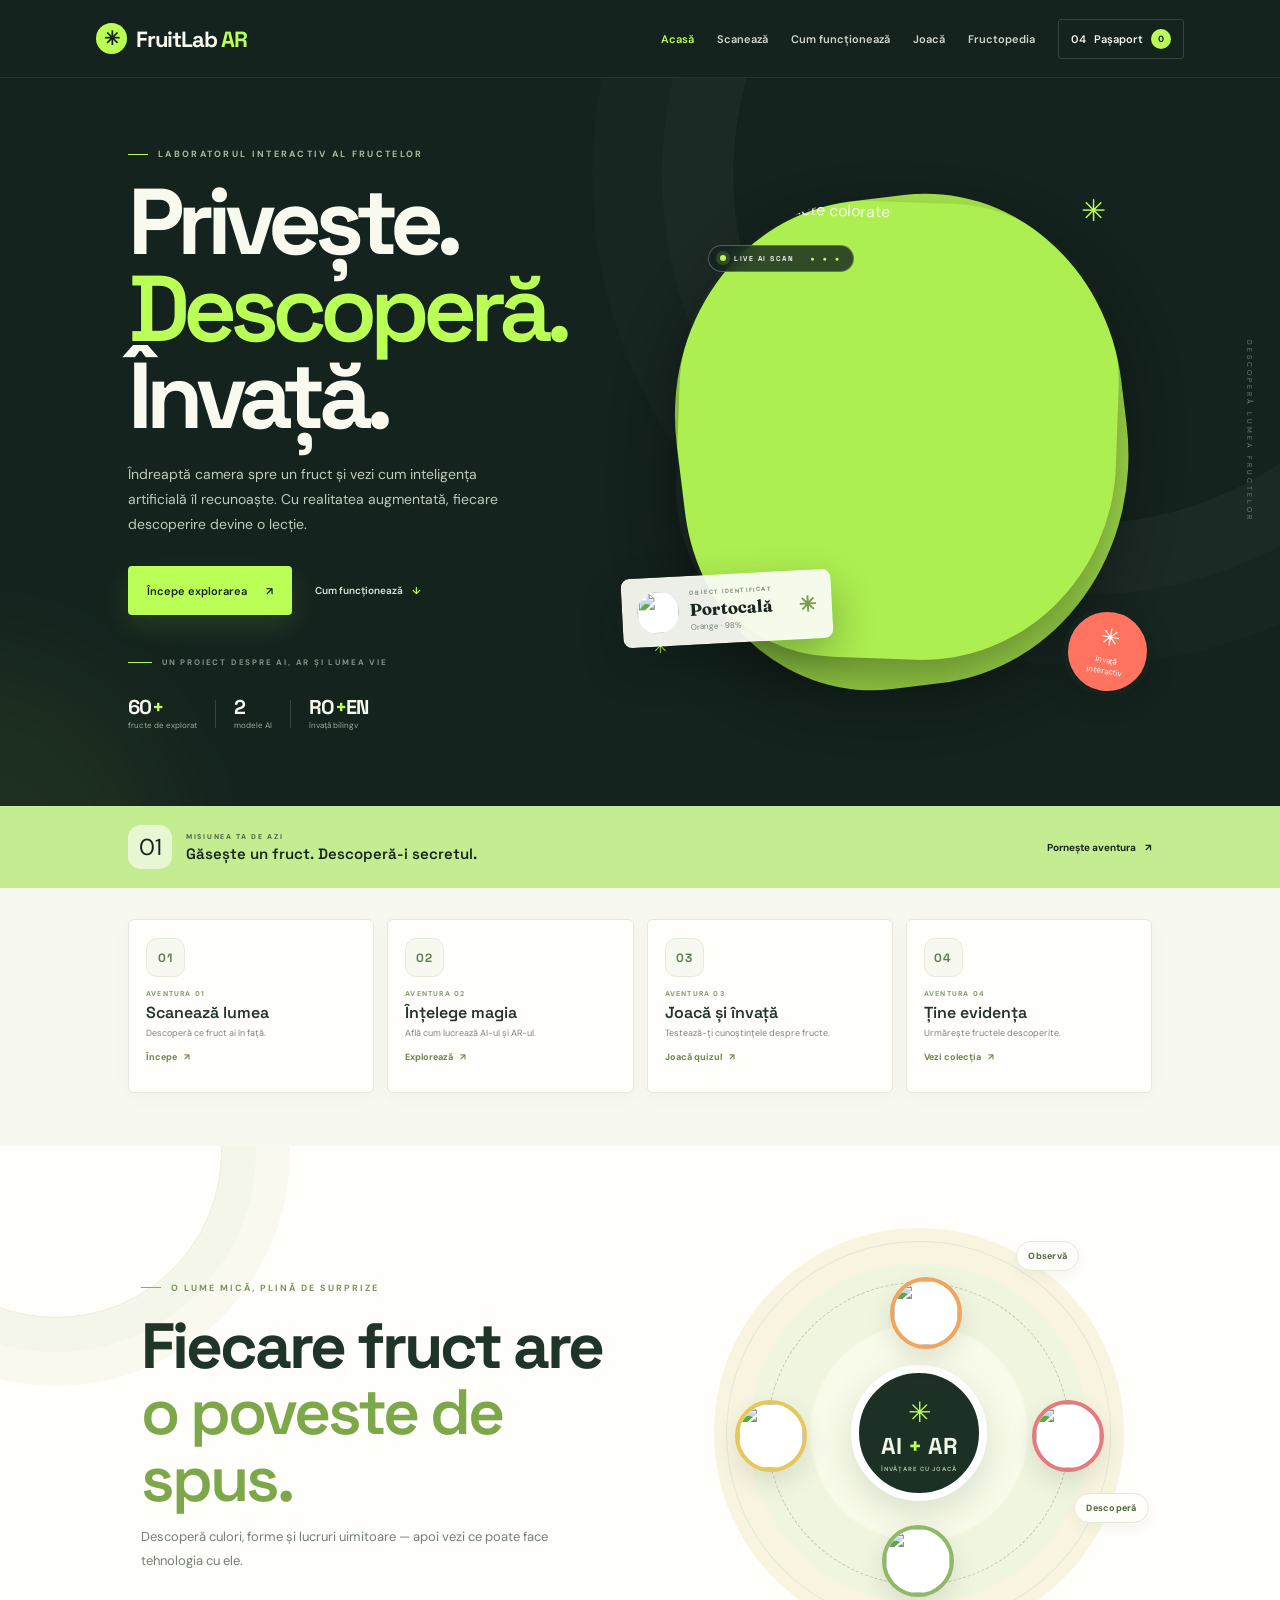
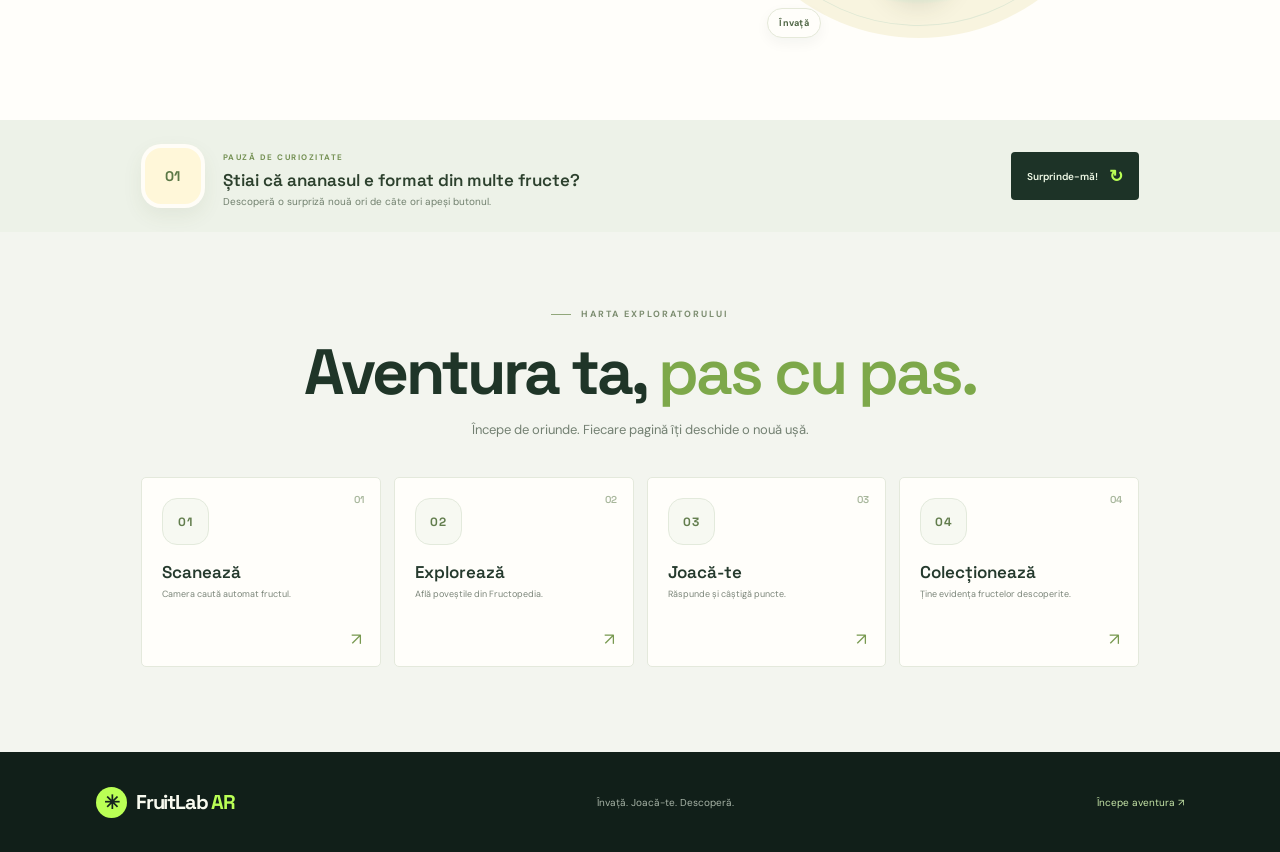
==== index.html @ 9505caf7 "Add files via upload" ====
<!doctype html>
<html lang="ro">
<head>
  <meta charset="utf-8"><meta name="viewport" content="width=device-width, initial-scale=1"><meta name="theme-color" content="#14231e">
  <meta name="description" content="FruitLab AR — o aventură educațională în care copiii descoperă fructele cu inteligență artificială și realitate augmentată.">
  <title>FruitLab AR — aventura începe aici</title>
  <link rel="preconnect" href="https://images.unsplash.com"><link rel="preconnect" href="https://fonts.googleapis.com"><link rel="preconnect" href="https://fonts.gstatic.com" crossorigin>
  <link href="https://fonts.googleapis.com/css2?family=DM+Sans:wght@400;500;600;700&family=Space+Grotesk:wght@400;500;600;700&family=Fraunces:opsz,wght@9..144,600;9..144,700&display=swap" rel="stylesheet"><link rel="stylesheet" href="styles.css"><script defer src="site.js"></script>
</head>
<body data-page="home">
  <header class="topbar"><a class="brand" href="index.html"><span class="brand-mark">✳</span><span>FruitLab<span class="brand-light"> AR</span></span></a><button class="menu-toggle" id="menu-toggle" aria-label="Deschide meniul" aria-expanded="false" aria-controls="main-menu"><span></span><span></span></button><nav class="main-nav" id="main-menu" aria-label="Navigare principală"><a data-nav="home" href="index.html">Acasă</a><a data-nav="scan" href="scan.html">Scanează</a><a data-nav="learn" href="ghid.html">Cum funcționează</a><a data-nav="play" href="joaca.html">Joacă</a><a data-nav="collection" href="fructopedia.html">Fructopedia</a><a class="passport-link" data-nav="passport" href="pasaport.html"><span>04</span> Pașaport <b class="passport-count">0</b></a></nav></header>
  <main>
    <section class="hero" aria-labelledby="hero-title"><div class="hero-copy"><p class="eyebrow"><span></span> LABORATORUL INTERACTIV AL FRUCTELOR</p><h1 id="hero-title">Privește.<br><em>Descoperă.</em><br>Învață.</h1><p class="intro">Îndreaptă camera spre un fruct și vezi cum inteligența artificială îl recunoaște. Cu realitatea augmentată, fiecare descoperire devine o lecție.</p><div class="hero-actions"><a class="primary-link" href="scan.html">Începe explorarea <span>↗</span></a><a class="text-link" href="ghid.html">Cum funcționează <span>↓</span></a></div><div class="hero-note"><span class="note-line"></span> UN PROIECT DESPRE AI, AR ȘI LUMEA VIE</div><div class="hero-stats"><div><strong>60<span>+</span></strong><small>fructe de explorat</small></div><i></i><div><strong>2</strong><small>modele AI</small></div><i></i><div><strong>RO<span>+</span>EN</strong><small>învață bilingv</small></div></div></div>
      <div class="hero-art"><div class="hero-halo"></div><img class="hero-image" src="https://images.unsplash.com/photo-1610832958506-aa56368176cf?auto=format&fit=crop&w=1100&q=88" alt="Bol plin cu fructe colorate" fetchpriority="high"><div class="hero-scan"><span class="scan-live-dot"></span> LIVE AI SCAN <span>● ● ●</span></div><div class="hero-ar-card"><span class="mini-fruit"><img src="https://images.unsplash.com/photo-1547514701-42782101795e?auto=format&fit=crop&w=160&h=160&q=80" alt="" loading="lazy"></span><span><small>OBIECT IDENTIFICAT</small><strong>Portocală</strong><i>Orange · 98%</i></span><b>✳</b></div><div class="fresh-stamp"><span>✳</span><small>învață<br>interactiv</small></div><span class="art-spark spark-one">✳</span><span class="art-spark spark-two">✳</span></div><div class="vertical-label">DESCOPERĂ LUMEA FRUCTELOR</div>
    </section>
    <section class="home-quest"><div class="quest-icon">01</div><div><small>MISIUNEA TA DE AZI</small><strong>Găsește un fruct. Descoperă-i secretul.</strong></div><a href="scan.html">Pornește aventura <span>↗</span></a></section>
    <section class="home-shortcuts" aria-label="Alege aventura"><article><span>01</span><small>AVENTURA 01</small><strong>Scanează lumea</strong><p>Descoperă ce fruct ai în față.</p><a href="scan.html">Începe <b>↗</b></a></article><article><span>02</span><small>AVENTURA 02</small><strong>Înțelege magia</strong><p>Află cum lucrează AI-ul și AR-ul.</p><a href="ghid.html">Explorează <b>↗</b></a></article><article><span>03</span><small>AVENTURA 03</small><strong>Joacă și învață</strong><p>Testează-ți cunoștințele despre fructe.</p><a href="joaca.html">Joacă quizul <b>↗</b></a></article><article><span>04</span><small>AVENTURA 04</small><strong>Ține evidența</strong><p>Urmărește fructele descoperite.</p><a href="pasaport.html">Vezi colecția <b>↗</b></a></article></section>
    <section class="home-discovery" aria-labelledby="discovery-title"><div class="discovery-heading"><p class="eyebrow"><span></span> O LUME MICĂ, PLINĂ DE SURPRIZE</p><h2 id="discovery-title">Fiecare fruct are<br><em>o poveste de spus.</em></h2><p>Descoperă culori, forme și lucruri uimitoare — apoi vezi ce poate face tehnologia cu ele.</p></div><div class="discovery-board"><div class="discovery-orbit orbit-a"></div><div class="discovery-orbit orbit-b"></div><span class="discovery-fruit fruit-one"><img src="https://images.unsplash.com/photo-1547514701-42782101795e?auto=format&fit=crop&w=160&h=160&q=80" alt="" loading="lazy"></span><span class="discovery-fruit fruit-two"><img src="https://images.unsplash.com/photo-1464965911861-746a04b4bca6?auto=format&fit=crop&w=160&h=160&q=80" alt="" loading="lazy"></span><span class="discovery-fruit fruit-three"><img src="https://images.unsplash.com/photo-1585059895524-72359e06133a?auto=format&fit=crop&w=160&h=160&q=80" alt="" loading="lazy"></span><span class="discovery-fruit fruit-four"><img src="https://images.unsplash.com/photo-1571771894821-ce9b6c11b08e?auto=format&fit=crop&w=160&h=160&q=80" alt="" loading="lazy"></span><div class="discovery-center"><span>✳</span><strong>AI <i>+</i> AR</strong><small>ÎNVĂȚARE CU JOACĂ</small></div><div class="discovery-label label-top">Observă</div><div class="discovery-label label-right">Descoperă</div><div class="discovery-label label-bottom">Învață</div></div></section>
    <section class="fruit-of-day" aria-label="Surpriza zilei"><div class="day-icon" id="day-fruit-emoji">01</div><div class="day-copy"><small>PAUZĂ DE CURIOZITATE</small><strong id="day-fruit-title">Știai că ananasul e format din multe fructe?</strong><p id="day-fruit-fact">Descoperă o surpriză nouă ori de câte ori apeși butonul.</p></div><button type="button" id="fruit-surprise">Surprinde-mă! <span>↻</span></button></section>
    <section class="home-path" aria-labelledby="path-title"><div class="path-heading"><p class="eyebrow"><span></span> HARTA EXPLORATORULUI</p><h2 id="path-title">Aventura ta, <em>pas cu pas.</em></h2><p>Începe de oriunde. Fiecare pagină îți deschide o nouă ușă.</p></div><div class="path-steps"><a href="scan.html"><b>01</b><span>01</span><strong>Scanează</strong><small>Camera caută automat fructul.</small><i>↗</i></a><a href="fructopedia.html"><b>02</b><span>02</span><strong>Explorează</strong><small>Află poveștile din Fructopedia.</small><i>↗</i></a><a href="joaca.html"><b>03</b><span>03</span><strong>Joacă-te</strong><small>Răspunde și câștigă puncte.</small><i>↗</i></a><a href="pasaport.html"><b>04</b><span>04</span><strong>Colecționează</strong><small>Ține evidența fructelor descoperite.</small><i>↗</i></a></div></section>
  </main>
  <footer class="footer"><a class="brand" href="index.html"><span class="brand-mark">✳</span><span>FruitLab<span class="brand-light"> AR</span></span></a><p>Învață. Joacă-te. Descoperă.</p><a href="scan.html" class="back-top">Începe aventura ↗</a></footer>
</body></html>
---- styles.css ----
:root{--ink:#253a2d;--muted:#7a8278;--cream:#f7f7f1;--green:#567849;--line:#e6e8df;--serif:'Playfair Display',Georgia,serif;--sans:'DM Sans',Arial,sans-serif}*{box-sizing:border-box}html{scroll-behavior:smooth}body{margin:0;background:var(--cream);color:var(--ink);font-family:var(--sans);-webkit-font-smoothing:antialiased}.topbar{height:80px;padding:0 8.1%;display:flex;align-items:center;justify-content:space-between;border-bottom:1px solid rgba(37,58,45,.08)}.brand{display:inline-flex;gap:9px;align-items:center;color:var(--ink);text-decoration:none;font-weight:700;font-size:23px;letter-spacing:-1.4px}.brand-mark{display:grid;place-items:center;width:28px;height:28px;background:#e8eddc;border-radius:50%;color:#78924b;font-size:19px}.brand-light{color:#8aab5b}.nav-link{font-size:12px;font-weight:600;color:var(--ink);text-decoration:none}.nav-link span{margin-left:8px;color:#81a25d}.hero{position:relative;min-height:592px;padding:72px 12.4% 54px 14%;display:grid;grid-template-columns:1fr 1fr;align-items:center;overflow:hidden}.hero-copy{position:relative;z-index:1;padding-bottom:5px}.eyebrow{display:flex;align-items:center;gap:10px;margin:0 0 19px;color:#7c8d70;font-size:9px;font-weight:700;letter-spacing:2px}.eyebrow span{width:20px;height:1px;background:#91a77b}h1,h2{font-family:var(--serif);font-weight:600;letter-spacing:-1.7px}h1{font-size:clamp(52px,6.3vw,78px);line-height:1.03;margin:0 0 22px}h1 em,h2 em{font-weight:600;color:#78945b}.intro{max-width:320px;color:#777f75;font-size:13px;line-height:1.9;margin:0 0 27px}.primary-link{display:inline-flex;align-items:center;gap:19px;background:#4f7047;padding:14px 19px;color:#fff;text-decoration:none;border-radius:3px;font-size:11px;font-weight:600;box-shadow:0 8px 18px #3855361a;transition:transform .2s,background .2s}.primary-link:hover{background:#3e5d37;transform:translateY(-2px)}.hero-note{display:flex;align-items:center;gap:10px;margin-top:44px;font-size:8px;font-weight:700;letter-spacing:1.8px;color:#9a9d8f}.note-line{width:28px;height:1px;background:#b8c1aa}.hero-art{position:relative;width:min(100%,420px);aspect-ratio:1/1;justify-self:end}.hero-halo{position:absolute;inset:6% 1% 1% 8%;background:#e9eddf;border-radius:50% 46% 48% 43%;transform:rotate(-10deg)}.hero-image{position:absolute;width:90%;height:90%;left:2%;top:0;object-fit:cover;border-radius:48% 48% 43% 48%;transform:rotate(4deg);box-shadow:0 22px 60px #29433221}.fresh-stamp{position:absolute;right:-4%;bottom:10%;height:99px;width:99px;border-radius:50%;display:flex;flex-direction:column;align-items:center;justify-content:center;background:#fffef8;border:1px solid #e7eadf;box-shadow:0 7px 25px #253a2d10;transform:rotate(9deg);color:#658050}.fresh-stamp span{font-family:var(--serif);font-size:24px;line-height:1}.fresh-stamp small{text-align:center;font-size:8px;line-height:1.35;margin-top:5px;color:#858a7e}.art-spark{position:absolute;color:#a5b783}.spark-one{top:4%;right:5%;font-size:24px}.spark-two{bottom:0;left:7%;font-size:17px}.vertical-label{position:absolute;right:4%;top:42%;writing-mode:vertical-rl;letter-spacing:3px;font-size:8px;color:#a1a796}.collection{padding:45px 10.5% 92px;background:#fffefa}.section-heading{display:flex;align-items:end;justify-content:space-between}.section-heading .eyebrow{margin-bottom:13px}h2{font-size:43px;margin:0}.section-description{font-size:11px;line-height:1.8;color:#8b9086;margin:0 1px 6px 0}.filters{display:flex;gap:9px;margin:29px 0 27px}.filter{border:1px solid #e7e9e2;border-radius:20px;background:transparent;padding:9px 15px;color:#767e72;font:500 10px var(--sans);cursor:pointer;transition:all .2s}.filter:hover{border-color:#a7b69a;color:var(--green)}.filter.active{background:#4f7047;border-color:#4f7047;color:white}.filter span{font-size:8px;margin-left:6px;opacity:.75}.fruit-grid{display:grid;grid-template-columns:repeat(3,1fr);gap:35px 23px}.fruit-card{min-width:0;animation:appear .3s ease both}.fruit-card[hidden]{display:none}.fruit-photo{position:relative;height:216px;overflow:hidden;background:#edf0e7;border-radius:4px}.fruit-photo img{width:100%;height:100%;object-fit:cover;display:block;transition:transform .5s}.fruit-card:hover .fruit-photo img{transform:scale(1.045)}.fruit-index{position:absolute;top:12px;left:13px;border-radius:20px;background:#fffefaeb;color:#637358;padding:5px 9px;font-size:8px;font-weight:700;letter-spacing:1px}.fruit-info{display:flex;justify-content:space-between;align-items:center;padding:14px 1px 0}.fruit-info h3{font-family:var(--serif);font-size:20px;font-weight:600;margin:0 0 5px}.fruit-info p{margin:0;color:#91948b;font-size:10px}.fruit-arrow{width:26px;height:26px;display:grid;place-items:center;border:1px solid #e6e8df;color:#7d936c;border-radius:50%;font-size:12px;transition:all .2s}.fruit-card:hover .fruit-arrow{background:#4f7047;border-color:#4f7047;color:white}.no-results{color:var(--muted);font-size:13px}.footer{min-height:100px;padding:25px 8.1%;display:flex;align-items:center;justify-content:space-between}.footer .brand{font-size:20px}.footer p,.back-top{font-size:10px;color:#888f83}.back-top{text-decoration:none}@keyframes appear{from{opacity:0;transform:translateY(6px)}to{opacity:1;transform:translateY(0)}}@media(min-width:1400px){.hero{padding-left:17%;padding-right:15%;min-height:650px}.collection{padding-left:14%;padding-right:14%}.fruit-photo{height:245px}}@media(max-width:850px){.hero{padding:60px 9%;min-height:530px}.hero-art{width:100%}.vertical-label{right:2%}.collection{padding-left:7%;padding-right:7%}.fruit-photo{height:180px}}@media(max-width:620px){.topbar{height:66px;padding:0 6%}.brand{font-size:21px}.nav-link{font-size:10px}.hero{padding:46px 8% 55px;grid-template-columns:1fr;gap:26px;min-height:0}.hero-copy{padding:0}.eyebrow{font-size:8px}.hero h1{font-size:58px}.intro{font-size:12px}.hero-note{margin-top:27px}.hero-art{width:min(82%,350px);justify-self:center}.vertical-label{right:5%;top:auto;bottom:18%;font-size:7px}.collection{padding:50px 7% 68px}.section-heading{align-items:start;gap:15px;flex-direction:column}h2{font-size:36px}.section-description br{display:none}.filters{gap:7px;overflow-x:auto;padding-bottom:4px;margin:23px 0}.filter{white-space:nowrap;padding:8px 12px}.fruit-grid{grid-template-columns:repeat(2,minmax(0,1fr));gap:27px 13px}.fruit-photo{height:clamp(135px,43vw,220px)}.fruit-info{padding-top:11px;align-items:start}.fruit-info h3{font-size:18px}.fruit-info p{font-size:9px;line-height:1.5;max-width:145px}.fruit-arrow{width:23px;height:23px;flex:0 0 23px}.footer{padding:22px 6%;flex-wrap:wrap;gap:12px}.footer p{order:3;width:100%;margin:0}.footer .brand{font-size:19px}}@media(prefers-reduced-motion:reduce){html{scroll-behavior:auto}*,*::before,*::after{animation-duration:.01ms!important;animation-iteration-count:1!important;transition-duration:.01ms!important}}
/* Camera, bilingual identification, and camera-view AR overlay */
.recognizer{padding:76px max(8%,calc((100% - 1080px)/2)) 68px;background:#f0f3e9}.recognizer-heading{max-width:590px;margin:0 auto 34px;text-align:center}.recognizer-heading .eyebrow{justify-content:center}.recognizer-heading h2{font-size:clamp(36px,5vw,48px)}.recognizer-heading>p:last-child{max-width:470px;margin:13px auto 0;color:#798276;font-size:12px;line-height:1.8}.recognizer-layout{display:grid;grid-template-columns:minmax(0,1.25fr) minmax(260px,.75fr);gap:23px;align-items:stretch}.camera-card,.result-card{background:#fffefa;border:1px solid #e6e9df;border-radius:7px;box-shadow:0 12px 35px #34442b0b}.camera-card{padding:15px}.camera-window{height:330px;position:relative;overflow:hidden;display:grid;place-items:center;background:#e8ecdf;border-radius:4px}.camera-window video,.camera-window>img{position:absolute;width:100%;height:100%;object-fit:cover;inset:0}.camera-placeholder[hidden]{display:none}.camera-placeholder{display:flex;align-items:center;justify-content:center;flex-direction:column;gap:9px;color:#64765b;text-align:center}.camera-placeholder strong{font:600 17px var(--serif)}.camera-placeholder small{font-size:10px;color:#8c9385}.camera-icon{font-size:35px;color:#8da276}.scan-frame{position:absolute;inset:13% 27%;border:1px solid #ffffffb5;border-radius:24px;pointer-events:none;opacity:.85}.scan-frame:before,.scan-frame:after,.scan-frame i:before,.scan-frame i:after{position:absolute;content:"";width:17px;height:17px;border-color:#fff;border-style:solid}.scan-frame:before{left:-1px;top:-1px;border-width:2px 0 0 2px;border-radius:5px 0}.scan-frame:after{right:-1px;top:-1px;border-width:2px 2px 0 0;border-radius:0 5px}.scan-frame i:before{left:-1px;bottom:-1px;border-width:0 0 2px 2px;border-radius:0 0 0 5px}.scan-frame i:after{right:-1px;bottom:-1px;border-width:0 2px 2px 0;border-radius:0 0 5px}.ar-label[hidden]{display:none}.ar-label{position:absolute;z-index:2;left:50%;top:50%;transform:translate(-50%,-50%);min-width:155px;display:flex;align-items:center;flex-direction:column;padding:12px 20px 13px;border:1px solid #ffffffa8;border-radius:9px;background:#253a2dd9;color:white;text-align:center;box-shadow:0 8px 25px #17281f55;backdrop-filter:blur(8px);animation:ar-pop .35s ease-out}.ar-label-kicker{font-size:8px;letter-spacing:1.8px;color:#d5e2c7}.ar-label>small{margin-top:5px;font-size:7px;letter-spacing:1.3px;color:#d5e2c7}.ar-label strong{font:600 23px var(--serif);margin:1px 0}.ar-label>span:last-child{font-size:11px;color:#e1ead9}.camera-actions{display:flex;flex-wrap:wrap;gap:9px;margin-top:13px}.action-button{min-height:40px;display:inline-flex;align-items:center;justify-content:center;gap:8px;padding:0 14px;border:1px solid #e2e6db;border-radius:4px;font:600 10px var(--sans);cursor:pointer;transition:all .2s}.action-main,.action-capture{background:#4f7047;color:white;border-color:#4f7047}.action-main:hover,.action-capture:hover{background:#3e5d37}.action-secondary{background:#fffefa;color:#56684c}.action-secondary:hover{border-color:#a7b69a;background:#f7f8f3}.action-button[hidden]{display:none}.camera-hint{font-size:9px;color:#92988d;margin:11px 1px 0;min-height:13px}.result-card{position:relative;padding:25px 24px;overflow:hidden}.result-decoration{position:absolute;right:18px;top:8px;font-size:33px;color:#dfe8d3}.result-label{position:relative;margin:0 0 17px;color:#8a987d;font-size:8px;font-weight:700;letter-spacing:2px}.result-content{position:relative}.result-emoji{display:block;font-size:36px;margin-bottom:8px}.result-content h3{font:600 24px var(--serif);margin:0 0 7px;color:var(--ink)}.result-content>p{margin:0;color:#81887c;font-size:10px;line-height:1.8}.result-content>p strong{color:#526847}.confidence{display:grid;grid-template-columns:1fr auto;gap:6px;margin-top:17px;color:#899083;font-size:9px}.confidence strong{color:#5f7a4f}.confidence i{grid-column:1/-1;display:block;height:4px;background:#e9eee2;border-radius:4px;overflow:hidden}.confidence i b{display:block;height:100%;background:#85a36a;border-radius:4px}.result-facts{position:relative;display:grid;gap:13px;margin-top:18px;padding-top:15px;border-top:1px solid #edf0e9}.result-facts[hidden]{display:none}.fact-item{display:grid;grid-template-columns:20px 1fr;gap:8px;align-items:start}.fact-item>span{font-size:14px}.fact-item p{margin:0;color:#777f73;font-size:9px;line-height:1.6}.fact-item p strong{display:block;color:#4d6244;font-size:9px;margin-bottom:2px}.recognizer-note{margin:18px 0 0;text-align:center;color:#899184;font-size:9px;line-height:1.7}@keyframes ar-pop{from{opacity:0;transform:translate(-50%,-45%) scale(.94)}to{opacity:1;transform:translate(-50%,-50%) scale(1)}}@media(max-width:760px){.recognizer{padding:57px 7%}.recognizer-layout{grid-template-columns:1fr}.camera-window{height:clamp(230px,64vw,370px)}.result-card{padding:22px}.result-facts{grid-template-columns:1fr 1fr}.camera-actions{gap:7px}.action-button{font-size:9px;padding:0 11px}}@media(prefers-reduced-motion:reduce){.ar-label{animation:none}}

/* FruitLab AI + image-anchored AR details */
.camera-window>img#preview-image{object-fit:contain;background:#202820}.ar-box[hidden]{display:none}.ar-box{position:absolute;z-index:1;pointer-events:none;border:2px solid #b6f478;border-radius:18px;box-shadow:0 0 0 9999px #101b1020,0 0 22px #c1fa8180;animation:fruit-pulse 1.8s ease-in-out infinite}.ar-box:before,.ar-box:after{content:"";position:absolute;background:#d7ffab;box-shadow:0 0 12px #c1fa81}.ar-box:before{width:28px;height:2px;top:-2px;left:14px}.ar-box:after{width:2px;height:28px;top:14px;left:-2px}.ar-label{top:0;transform:translate(-50%,-110%);white-space:nowrap}.ar-label[hidden]{display:none}.ar-label[style]{animation:ar-pop .35s ease-out}.camera-window{isolation:isolate}.camera-window video{object-fit:cover}.action-button:disabled{opacity:.65;cursor:wait}.confidence{display:grid;grid-template-columns:1fr auto;gap:6px;margin-top:13px;color:#899083;font-size:9px}.confidence strong{color:#5f7a4f}.confidence i{grid-column:1/-1;display:block;height:4px;background:#e9eee2;border-radius:4px;overflow:hidden}.confidence i b{display:block;height:100%;background:#85a36a;border-radius:4px}.result-facts{grid-template-columns:1fr!important}.nutrition-loading{font-size:9px;color:#899083;padding-top:10px;border-top:1px solid #edf0e9}.nutrition-card{padding-top:12px;border-top:1px solid #edf0e9}.nutrition-heading{display:flex;align-items:center;gap:9px}.nutrition-heading>span{font-size:20px}.nutrition-heading strong,.nutrition-heading small{display:block}.nutrition-heading strong{font-size:10px;color:#4d6244}.nutrition-heading small{margin-top:3px;max-width:220px;overflow:hidden;text-overflow:ellipsis;white-space:nowrap;font-size:8px;color:#92988d}.nutrition-card ul{display:grid;grid-template-columns:1fr 1fr;gap:7px 12px;margin:12px 0 0;padding:0;list-style:none}.nutrition-card li{display:flex;justify-content:space-between;gap:7px;font-size:8px;color:#81887c}.nutrition-card li strong{color:#526847;white-space:nowrap}@keyframes fruit-pulse{0%,100%{box-shadow:0 0 0 9999px #101b1020,0 0 15px #c1fa8170}50%{box-shadow:0 0 0 9999px #101b1035,0 0 24px #c1fa81b0}}@keyframes ar-pop{from{opacity:0;transform:translate(-50%,-100%) scale(.94)}to{opacity:1;transform:translate(-50%,-110%) scale(1)}}@media(prefers-reduced-motion:reduce){.ar-box,.ar-label{animation:none}}

/* Live FruitLab AR reticle */
.camera-window.is-scanning .scan-frame{border-color:#ffffff65;animation:guide-breathe 2.2s ease-in-out infinite}.camera-window.has-result .scan-frame{opacity:.12}.ar-box{border:0!important;box-shadow:none!important;background:linear-gradient(135deg,#b9ff6330,#85f4c41a);border-radius:18px;pointer-events:none;transition:left .12s ease-out,top .12s ease-out,width .12s ease-out,height .12s ease-out}.ar-corner{position:absolute;width:24px;height:24px;border-color:#c8ff7a;border-style:solid;filter:drop-shadow(0 0 7px #afff65);animation:corner-glow 1.5s ease-in-out infinite alternate}.corner-tl{left:-1px;top:-1px;border-width:3px 0 0 3px;border-radius:9px 0 0}.corner-tr{right:-1px;top:-1px;border-width:3px 3px 0 0;border-radius:0 9px 0 0}.corner-bl{left:-1px;bottom:-1px;border-width:0 0 3px 3px;border-radius:0 0 0 9px}.corner-br{right:-1px;bottom:-1px;border-width:0 3px 3px 0;border-radius:0 0 9px}.ar-target-dot{position:absolute;left:50%;top:50%;width:7px;height:7px;border:1px solid #efffd8;border-radius:50%;background:#baff70;box-shadow:0 0 0 5px #baff7030,0 0 18px #baff70;transform:translate(-50%,-50%)}.ar-label{min-width:170px;gap:2px;padding:10px 17px 12px;border-color:#c5ff80a8;background:linear-gradient(145deg,#17291deF,#253a2deF);box-shadow:0 0 0 1px #bfff7220,0 12px 35px #09140ca0,0 0 30px #9cff4630;backdrop-filter:blur(12px)}.ar-label-kicker{color:#c7f993}.ar-label>small{margin-top:4px;color:#b2c8a6}.ar-label strong{font-size:22px}.ar-label>span:last-child{font-size:12px;color:#f5ffe9}.ar-label-wide{min-width:190px}.camera-window.is-scanning:after{content:"LIVE AI VISION";position:absolute;z-index:3;right:12px;top:12px;padding:6px 9px;border:1px solid #ffffff40;border-radius:20px;background:#17291dbd;color:#edffd9;font-size:7px;letter-spacing:1.5px;backdrop-filter:blur(6px)}.camera-window.is-scanning:not(.has-result) .camera-placeholder{opacity:.8}.result-overline{margin:0 0 6px!important;color:#8b9f7d!important;font-size:8px!important;font-weight:700;letter-spacing:1.5px}.english-name{display:flex;align-items:center;gap:9px;margin-top:9px!important}.english-name span{font-size:7px;letter-spacing:1.4px;color:#94a38b}.english-name strong{color:#536c45}.live-pulse{display:flex;align-items:center;gap:7px;margin-top:6px;color:#819078;font-size:7px;letter-spacing:1.1px}.live-pulse span{width:6px;height:6px;border-radius:50%;background:#85c65c;box-shadow:0 0 0 3px #85c65c27;animation:live-dot 1.2s infinite}.camera-window.is-scanning #camera-video{background:#16221a}.camera-hint{line-height:1.6}.action-capture:not([hidden]){background:#f4f7ed;color:#536d45;border-color:#dfe6d5}.action-capture:not([hidden]):hover{background:#e9f0df}@keyframes guide-breathe{0%,100%{opacity:.5;transform:scale(1)}50%{opacity:1;transform:scale(1.025)}}@keyframes corner-glow{from{filter:drop-shadow(0 0 4px #afff6570)}to{filter:drop-shadow(0 0 11px #afff65)}}@keyframes live-dot{50%{opacity:.45;box-shadow:0 0 0 6px #85c65c12}}@media(prefers-reduced-motion:reduce){.scan-frame,.ar-corner,.live-pulse span{animation:none}}

/* Project overview: AI recognition and augmented-reality learning flow */
.project-guide{padding:82px max(8%,calc((100% - 1080px)/2)) 78px;background:#f8f8f3}.guide-heading{max-width:590px;margin:0 auto 38px;text-align:center}.guide-heading .eyebrow{justify-content:center}.guide-heading h2{font-size:clamp(34px,4.5vw,46px)}.guide-heading>p:last-child{max-width:500px;margin:14px auto 0;color:#798276;font-size:12px;line-height:1.8}.guide-steps{display:grid;grid-template-columns:repeat(3,1fr);gap:16px}.guide-step{position:relative;min-height:200px;padding:24px 22px;background:#fffefa;border:1px solid #e6e9df;border-radius:6px;box-shadow:0 10px 28px #34442b08}.step-number{position:absolute;right:17px;top:16px;color:#c2cdb6;font-size:9px;font-weight:700;letter-spacing:1px}.step-icon{display:grid;place-items:center;width:39px;height:39px;margin-bottom:20px;border-radius:50%;background:#edf2e6;color:#65834f;font-size:20px}.guide-step h3{margin:0 0 8px;font:600 20px var(--serif);color:var(--ink)}.guide-step p{margin:0;color:#798276;font-size:10px;line-height:1.8}.project-note{display:flex;align-items:flex-start;gap:13px;margin-top:18px;padding:16px 19px;border-left:2px solid #89a46e;background:#edf2e6;color:#687462}.project-note>span{color:#78945b;font-size:17px}.project-note p{margin:0;font-size:10px;line-height:1.8}.project-note strong{color:#43583b}.filter span{display:inline-block;min-width:12px}.fruit-card[hidden]{display:none!important}@media(max-width:760px){.project-guide{padding:58px 7%}.guide-steps{grid-template-columns:1fr;gap:10px}.guide-step{min-height:0;padding:19px}.step-icon{margin-bottom:12px}.project-note{padding:14px}}

/* Bold, playful visual identity for the school project */
:root{--ink:#14231e;--muted:#758078;--cream:#f8f8f1;--green:#baff55;--line:#e5e9df;--serif:'Fraunces',Georgia,serif;--sans:'DM Sans',Arial,sans-serif;--display:'Space Grotesk',var(--sans)}
body{background:#fafaf5;color:#17251f}.topbar{position:relative;z-index:5;height:78px;padding:0 clamp(22px,7.5vw,116px);background:#14231e;border-bottom:1px solid #ffffff14}.brand{color:#f8faef;font:700 22px var(--display);letter-spacing:-1.2px}.brand-mark{background:#baff55;color:#14231e;width:31px;height:31px}.brand-light{color:#baff55}.main-nav{display:flex;align-items:center;gap:34px}.main-nav>a{color:#d1d9cd;text-decoration:none;font-size:11px;font-weight:600;transition:color .2s}.main-nav>a:hover{color:#baff55}.main-nav .nav-link{padding:12px 17px;border:1px solid #baff55;border-radius:3px;color:#baff55}.main-nav .nav-link span{margin-left:10px}
.hero{min-height:690px;padding:70px clamp(28px,10vw,155px) 72px;grid-template-columns:minmax(380px,.95fr) minmax(380px,1.05fr);gap:45px;background:#14231e;color:#f8faef;isolation:isolate}.hero:before{content:"";position:absolute;z-index:-1;width:700px;height:700px;right:-12%;top:-35%;border:1px solid #ffffff0d;border-radius:50%;box-shadow:0 0 0 70px #ffffff05,0 0 0 140px #ffffff03}.hero:after{content:"";position:absolute;z-index:-1;width:390px;height:390px;left:-220px;bottom:-240px;background:#baff5510;filter:blur(60px);border-radius:50%}.hero-copy{padding-bottom:4px}.hero .eyebrow{color:#a9bb9f;font-size:9px;letter-spacing:2.3px}.hero .eyebrow span{background:#baff55}.hero h1{margin:0 0 22px;font:700 clamp(58px,7.3vw,100px)/.93 var(--display);letter-spacing:-7px}.hero h1 em{color:#baff55;font-style:normal}.hero .intro{max-width:390px;margin:0 0 29px;color:#c0cbbd;font-size:14px;line-height:1.8}.hero-actions{display:flex;align-items:center;gap:23px}.hero .primary-link{min-height:49px;padding:0 19px;background:#baff55;color:#14231e;border-radius:4px;font-size:11px;box-shadow:0 10px 28px #baff5520}.hero .primary-link:hover{background:#d1ff8a}.text-link{color:#dbe5d5;text-decoration:none;font-size:10px;font-weight:600}.text-link span{margin-left:7px;color:#baff55}.hero-note{margin-top:42px;color:#839487;font-size:8px;letter-spacing:1.8px}.note-line{background:#baff55;width:24px}.hero-art{width:min(100%,510px);aspect-ratio:.96;justify-self:end;align-self:center}.hero-halo{inset:4% 5% 4% 7%;background:#baff55;border-radius:45% 43% 48% 41%;transform:rotate(-7deg);opacity:.92}.hero-image{left:7%;top:5%;width:86%;height:86%;border-radius:42% 39% 44% 37%;object-fit:cover;transform:rotate(2deg);box-shadow:0 30px 80px #0007;filter:saturate(1.13)}.hero-scan{position:absolute;z-index:2;left:13%;top:13%;display:flex;align-items:center;gap:8px;padding:8px 11px;border:1px solid #ffffff42;border-radius:24px;background:#13221dcc;color:white;font:600 7px var(--display);letter-spacing:1.5px;backdrop-filter:blur(10px)}.hero-scan>span:last-child{margin-left:8px;color:#baff55;letter-spacing:3px}.scan-live-dot{width:6px;height:6px;border-radius:50%;background:#baff55;box-shadow:0 0 0 4px #baff5527;animation:live-dot 1.5s infinite}.hero-ar-card{position:absolute;z-index:3;left:-4%;bottom:12%;display:flex;align-items:center;gap:11px;min-width:210px;padding:12px 14px;border:1px solid #ffffff34;border-radius:9px;background:#f9fbf3f2;color:#17251f;box-shadow:0 18px 40px #07130e4a;transform:rotate(-3deg);animation:float-card 4s ease-in-out infinite}.mini-fruit{display:grid;place-items:center;width:42px;height:42px;border-radius:50%;background:#ffebcb;font-size:24px}.hero-ar-card small,.hero-ar-card strong,.hero-ar-card i{display:block}.hero-ar-card small{color:#7c8b7c;font:700 6px var(--sans);letter-spacing:1.2px}.hero-ar-card strong{margin:2px 0;font:700 17px var(--serif)}.hero-ar-card i{color:#708270;font:normal 8px var(--sans)}.hero-ar-card>b{margin-left:auto;color:#789d4c;font-size:21px}.fresh-stamp{right:0;bottom:2%;height:89px;width:89px;background:#ff735f;color:#fff;border:5px solid #14231e;box-shadow:0 6px 20px #101b1590;transform:rotate(10deg)}.fresh-stamp small{color:white;font-size:8px}.art-spark{color:#baff55}.spark-one{top:3%;right:9%;font-size:30px}.spark-two{bottom:9%;left:2%;font-size:20px}.vertical-label{right:2%;top:36%;color:#708076;font-size:7px;letter-spacing:3px}
.recognizer{padding:94px max(7%,calc((100% - 1120px)/2)) 82px;background:#f5f7ef}.recognizer-heading .eyebrow,.guide-heading .eyebrow,.collection .eyebrow{color:#6f8d5b}.recognizer-heading h2,.guide-heading h2,.collection h2{font:700 clamp(39px,5vw,58px)/1.06 var(--display);letter-spacing:-3px}.recognizer-heading h2 em,.guide-heading h2 em,.collection h2 em{color:#79a735;font-style:normal}.recognizer-heading>p:last-child,.guide-heading>p:last-child{font-size:13px}.recognizer-layout{gap:18px}.camera-card,.result-card{border:1px solid #e2e8da;border-radius:12px;box-shadow:0 18px 55px #1d39210c}.camera-card{padding:13px}.camera-window{height:390px;border-radius:8px;background:#e3ead9}.camera-placeholder strong{font:600 20px var(--serif)}.camera-placeholder small{font-size:11px}.action-button{min-height:45px;border-radius:5px;font-size:10px}.action-main,.action-capture{background:#172a22;color:#d8ff9e;border-color:#172a22}.action-main:hover,.action-capture:hover{background:#284335}.camera-hint{font-size:10px;line-height:1.7}.result-card{padding:31px 28px;border-radius:12px}.result-label{color:#73935e;font-size:9px}.result-content h3{font:700 29px var(--display);letter-spacing:-1px}.result-content>p{font-size:11px}.result-facts{gap:15px}.fact-item p{font-size:10px}.fact-item p strong{font-size:10px}.recognizer-note{font-size:10px}
.project-guide{padding:92px max(7%,calc((100% - 1120px)/2));background:#14231e;color:#eff5e9;position:relative;overflow:hidden}.project-guide:after{content:"✳";position:absolute;right:4%;top:25px;color:#ffffff07;font-size:260px;line-height:1}.guide-heading{position:relative;z-index:1}.guide-heading .eyebrow{color:#baff55}.guide-heading .eyebrow span{background:#baff55}.guide-heading h2{color:#f8faef}.guide-heading h2 em{color:#baff55}.guide-heading>p:last-child{color:#aebcaf}.guide-steps{position:relative;z-index:1;gap:13px}.guide-step{min-height:220px;padding:24px 22px;background:#1d3027;border:1px solid #ffffff13;border-radius:9px;box-shadow:none;transition:transform .25s,border-color .25s}.guide-step:hover{transform:translateY(-5px);border-color:#baff5570}.step-number{color:#718575}.step-icon{background:#baff55;color:#17251f;border-radius:12px}.guide-step h3{color:#f5f8ee;font:600 22px var(--display)}.guide-step p{color:#abb9aa;font-size:11px}.project-note{position:relative;z-index:1;background:#baff55;color:#263a20;border:0;border-radius:6px;padding:17px 20px}.project-note>span,.project-note strong{color:#263a20}.project-note p{font-size:11px}
.collection{padding:90px max(7%,calc((100% - 1120px)/2)) 105px;background:#fffefa}.section-heading{align-items:end}.section-description{font-size:12px}.filters{gap:8px;margin:32px 0}.filter{padding:10px 17px;border-color:#e0e6d9;font:600 10px var(--sans)}.filter.active{background:#172a22;border-color:#172a22;color:#cfff8d}.fruit-grid{gap:38px 19px}.fruit-photo{height:245px;border-radius:9px;background:#f0f2e8}.fruit-photo img{transition:transform .6s cubic-bezier(.2,.8,.2,1)}.fruit-card:hover .fruit-photo img{transform:scale(1.07)}.fruit-index{background:#172a22;color:#e0ffc1}.fruit-info h3{font:600 23px var(--serif)}.fruit-info p{font-size:10px}.fruit-arrow{border-color:#dce5d4;color:#608b43}.fruit-card:hover .fruit-arrow{background:#baff55;border-color:#baff55;color:#172a22}.footer{padding:30px clamp(22px,7.5vw,116px);background:#101c18}.footer .brand{color:#f8faef}.footer p,.back-top{color:#9da99a;font-size:10px}.back-top:hover{color:#baff55}
@keyframes float-card{0%,100%{transform:translateY(0) rotate(-3deg)}50%{transform:translateY(-8px) rotate(-1deg)}}
@media(max-width:900px){.hero{padding-left:7%;padding-right:7%;gap:22px;grid-template-columns:minmax(310px,.95fr) minmax(300px,1.05fr)}.hero h1{font-size:clamp(58px,8vw,78px);letter-spacing:-5px}.hero-art{width:100%}.main-nav{gap:18px}.main-nav>a{font-size:10px}.hero-ar-card{left:-2%;min-width:185px}.fresh-stamp{height:78px;width:78px}.camera-window{height:350px}.fruit-photo{height:205px}}
@media(max-width:650px){.topbar{height:68px;padding:0 6%}.main-nav{gap:0}.main-nav>a:not(.nav-link){display:none}.main-nav .nav-link{font-size:9px;padding:10px 12px}.hero{min-height:0;padding:53px 7% 58px;grid-template-columns:1fr;gap:22px}.hero-copy{padding:0}.hero h1{font-size:clamp(58px,15vw,82px);letter-spacing:-4px}.hero .intro{font-size:12px;max-width:360px}.hero-note{margin-top:28px;font-size:7px}.hero-art{width:min(86%,390px);justify-self:center}.vertical-label{display:none}.hero-ar-card{left:-5%;bottom:11%;min-width:190px}.fresh-stamp{right:-2%;bottom:1%}.hero-scan{left:12%;top:13%}.recognizer{padding:63px 6%}.recognizer-heading h2,.guide-heading h2,.collection h2{font-size:40px;letter-spacing:-2px}.camera-window{height:clamp(250px,75vw,390px)}.camera-actions{gap:7px}.action-button{padding:0 11px}.project-guide{padding:68px 6%}.guide-steps{grid-template-columns:1fr}.guide-step{display:grid;grid-template-columns:45px 1fr auto;align-items:center;column-gap:13px;padding:17px;min-height:0}.step-number{position:static;grid-column:3;grid-row:1}.step-icon{grid-column:1;grid-row:1/3;margin:0}.guide-step h3{grid-column:2;grid-row:1;margin:0;font-size:18px}.guide-step p{grid-column:2/4;grid-row:2;margin-top:5px}.project-note{margin-top:12px}.collection{padding:65px 6% 75px}.section-heading{flex-direction:column;align-items:start;gap:12px}.section-description br{display:none}.filters{margin:23px 0;overflow:auto}.filter{white-space:nowrap}.fruit-grid{grid-template-columns:repeat(2,minmax(0,1fr));gap:25px 12px}.fruit-photo{height:clamp(145px,43vw,220px)}.fruit-info h3{font-size:18px}.fruit-info p{font-size:9px}.footer{padding:24px 6%}}
@media(prefers-reduced-motion:reduce){.hero-ar-card,.scan-live-dot,.guide-step{animation:none;transition:none}}
.hero-stats{display:flex;align-items:center;gap:18px;margin-top:30px}.hero-stats>div{display:grid;gap:3px}.hero-stats strong{color:#f5f8ef;font:700 20px/1 var(--display);letter-spacing:-.7px}.hero-stats strong span{color:#baff55}.hero-stats small{color:#9cab9a;font-size:8px}.hero-stats>i{height:28px;width:1px;background:#ffffff26}@media(max-width:650px){.hero-stats{gap:13px;margin-top:22px}.hero-stats strong{font-size:18px}.hero-stats small{font-size:7px}}

/* Multi-page explorer and kid-friendly AR game */
.page-view[hidden]{display:none!important}.main-nav{gap:clamp(10px,1.8vw,25px)}.main-nav .passport-link{display:inline-flex;align-items:center;gap:6px;padding:9px 12px;border:1px solid #ffffff28;border-radius:20px;color:#f4f7ec}.passport-link b{display:grid;place-items:center;min-width:18px;height:18px;padding:0 4px;border-radius:50%;background:#baff55;color:#17251f;font-size:9px}.main-nav>a.route-active:not(.passport-link){color:#baff55}.main-nav .passport-link.route-active{background:#baff55;color:#17251f;border-color:#baff55}.main-nav .passport-link.route-active b{background:#17251f;color:#baff55}
.home-quest{display:flex;align-items:center;gap:14px;margin:0;padding:19px clamp(24px,10vw,155px);background:#baff55;color:#17251f}.quest-icon{display:grid;place-items:center;width:44px;height:44px;border-radius:13px;background:#fff9;font-size:23px}.home-quest>div:nth-child(2){display:grid;gap:3px}.home-quest small{font-size:7px;font-weight:700;letter-spacing:1.7px;opacity:.7}.home-quest strong{font:600 15px var(--display)}.home-quest>a{margin-left:auto;color:#17251f;text-decoration:none;font-size:10px;font-weight:700}.home-quest>a span{margin-left:7px}
.fruit-actions{display:grid;gap:8px;margin-top:17px}.fruit-actions[hidden]{display:none!important}.fruit-actions button,.ar-discovery-actions button{min-height:42px;border:0;border-radius:6px;background:#baff55;color:#17251f;font:700 10px var(--sans);cursor:pointer;transition:transform .2s,filter .2s}.fruit-actions button:hover,.ar-discovery-actions button:hover{transform:translateY(-2px);filter:brightness(1.04)}.fruit-actions button+button{background:#edf3e4;color:#45643c}
.camera-window.in-adventure{height:min(67vh,560px);min-height:390px;background:#15251e}.ar-adventure[hidden]{display:none!important}.ar-adventure{position:absolute;z-index:5;inset:0;overflow:hidden;display:flex;align-items:center;justify-content:center;background:linear-gradient(145deg,#12231dc9,#19382ac9 52%,#13251bd9);backdrop-filter:blur(2px);animation:adventure-in .45s ease-out}.ar-adventure:before,.ar-adventure:after{position:absolute;content:"";width:45vw;height:45vw;min-width:300px;min-height:300px;border:1px solid #c6ff6c25;border-radius:50%;box-shadow:0 0 0 40px #c6ff6c0b,0 0 0 80px #c6ff6c08;animation:portal-breathe 4s ease-in-out infinite}.ar-adventure:after{width:32vw;height:32vw;animation-delay:-2s}.ar-exit{position:absolute;z-index:8;right:13px;top:13px;width:35px;height:35px;border:1px solid #ffffff50;border-radius:50%;background:#14231ebd;color:white;font-size:24px;line-height:1;cursor:pointer}.ar-world{position:absolute;left:50%;top:38%;width:230px;height:230px;transform:translate(-50%,-50%);display:grid;place-items:center}.ar-world-fruit{position:relative;z-index:2;display:grid;place-items:center;width:145px;height:145px;border-radius:50%;background:radial-gradient(circle at 34% 28%,#ffffff9c,#fff5 22%,#ffffff12 58%,#baff5530);box-shadow:inset -12px -16px 30px #101d1740,0 0 50px #baff5570,0 0 100px #a5f45038;font-size:81px;filter:drop-shadow(0 18px 14px #050e0a9c);animation:fruit-float 3s ease-in-out infinite}.ar-orbit{position:absolute;width:215px;height:80px;border:1px solid #c7ff7a9c;border-radius:50%;transform:rotate(-24deg);box-shadow:0 0 14px #baff5535}.orbit-two{width:190px;height:190px;border-color:#ffffff3d;transform:rotate(55deg) scaleX(.55)}.ar-sparkle{position:absolute;z-index:3;color:#e2ff9d;text-shadow:0 0 14px #d5ff8f;font-size:28px;animation:sparkle-pop 1.7s ease-in-out infinite}.sparkle-a{right:15px;top:15px}.sparkle-b{left:9px;bottom:28px;animation-delay:-.8s}.ar-discovery-card{position:absolute;z-index:5;left:50%;bottom:16px;width:min(440px,calc(100% - 30px));padding:16px 18px;border:1px solid #ffffff50;border-radius:12px;background:#f8faeff2;color:#17251f;box-shadow:0 15px 60px #0007;transform:translateX(-50%);backdrop-filter:blur(14px)}.ar-discovery-card>small{color:#66804e;font-size:7px;font-weight:700;letter-spacing:1.5px}.ar-discovery-card>strong{display:block;margin:4px 0 2px;font:700 22px var(--display);letter-spacing:-.5px}.ar-discovery-card>p{margin:0;color:#677568;font-size:10px;line-height:1.5}.ar-discovery-actions{display:grid;grid-template-columns:1.4fr 1fr;gap:8px;margin-top:11px}.ar-discovery-actions button{min-height:37px;font-size:9px}.ar-discovery-actions button+button{background:#e8efe0}.ar-discovery-actions button.collected{background:#d8efd0}.ar-level-tag{position:absolute;top:18px;left:16px;padding:7px 10px;border:1px solid #ffffff39;border-radius:18px;background:#14231eaa;color:#ecf9db;font-size:7px;font-weight:700;letter-spacing:1.2px}.ar-level-tag span{margin-left:5px;color:#baff55}
.game-page,.passport-page{min-height:calc(100vh - 78px);padding:76px max(7%,calc((100% - 980px)/2)) 90px;background:radial-gradient(ellipse at 85% 10%,#ffe5a98a,transparent 36%),#f6f7ed}.game-heading{text-align:center;max-width:650px;margin:0 auto 32px}.game-heading .eyebrow{justify-content:center;color:#739657}.game-heading h2{font:700 clamp(39px,6vw,61px)/1.04 var(--display);letter-spacing:-3px}.game-heading h2 em{color:#ff795e;font-style:normal}.game-heading>p:last-child{max-width:490px;margin:13px auto;color:#788177;font-size:12px;line-height:1.7}.quiz-card{position:relative;max-width:610px;margin:0 auto;padding:43px 44px 34px;border:1px solid #e8e7d9;border-radius:22px;background:#fffefa;text-align:center;box-shadow:0 20px 65px #373c1b12}.quiz-mascot{display:grid;place-items:center;width:76px;height:76px;margin:-80px auto 17px;border:7px solid #f6f7ed;border-radius:50%;background:#ffe39e;font-size:38px;filter:drop-shadow(0 8px 12px #2c371c18)}.quiz-status{margin:0 0 9px;color:#759356;font-size:8px;font-weight:700;letter-spacing:1.5px}.quiz-card h3{max-width:470px;margin:0 auto 22px;font:700 24px/1.25 var(--display);color:#1d3025}.quiz-options{display:grid;grid-template-columns:1fr 1fr;gap:10px}.quiz-option{min-height:49px;border:1px solid #e4e9dc;border-radius:9px;background:#f9faf5;color:#425343;font:600 12px var(--sans);cursor:pointer;transition:all .2s}.quiz-option:hover:not(:disabled){transform:translateY(-2px);border-color:#a5c66e;background:#f2f8e8}.quiz-option:disabled{cursor:default}.quiz-option.correct{border-color:#81bd55;background:#eaf8da;color:#365829}.quiz-option.incorrect{border-color:#fb9580;background:#fff0eb;color:#a84b3c}.quiz-feedback{min-height:25px;margin:14px 0 16px;color:#698255;font-size:11px;line-height:1.6}.quiz-card>.primary-link{min-height:42px;padding:0 16px;border-radius:7px}.star-counter{width:max-content;margin:20px auto 0;padding:10px 17px;border:1px solid #f3df9c;border-radius:30px;background:#fff7d9;color:#8c6b1b;font-size:10px}.star-counter strong{font-size:14px}
.passport-page{background:radial-gradient(ellipse at 8% 15%,#d9f5bd 0,transparent 32%),#f6f7ed}.passport-page .game-heading h2 em{color:#73a845}.passport-summary{display:flex;align-items:center;gap:14px;max-width:880px;margin:0 auto 22px;padding:19px 22px;border-radius:14px;background:#172a22;color:#f5f7eb;box-shadow:0 13px 30px #172a2220}.passport-summary>span{font-size:32px}.passport-summary>div{display:grid;gap:4px}.passport-summary strong{font:600 16px var(--display)}.passport-summary small{color:#b3c1b2;font-size:9px}.passport-summary>b{margin-left:auto;padding:8px 12px;border-radius:18px;background:#baff55;color:#253922;font-size:11px}.passport-grid{display:grid;grid-template-columns:repeat(4,1fr);gap:13px;max-width:880px;margin:auto}.passport-sticker{display:flex;align-items:center;flex-direction:column;min-height:170px;padding:17px 10px 13px;border:1px dashed #b7cda5;border-radius:13px;background:#fffefa;box-shadow:0 8px 20px #33432808;animation:sticker-in .35s ease both}.passport-sticker>span{display:grid;place-items:center;width:67px;height:67px;margin-bottom:10px;border:1px solid #f0ebd8;border-radius:50%;background:radial-gradient(circle at 35% 30%,white,#f5f5e9);font-size:39px;filter:drop-shadow(0 5px 5px #25391e20)}.passport-sticker strong{font:600 15px var(--display)}.passport-sticker small{margin-top:2px;color:#818c7e;font-size:9px}.passport-sticker i{margin-top:auto;padding-top:8px;color:#81a45e;font-size:7px;font-style:normal;font-weight:700;letter-spacing:1px}.passport-empty{grid-column:1/-1;display:grid;justify-items:center;gap:8px;padding:42px 20px;border:1px dashed #b9cba9;border-radius:15px;background:#ffffff8a;text-align:center}.passport-empty span{font-size:46px}.passport-empty strong{font:600 19px var(--display);color:#42563c}.passport-empty small{color:#818b7e;font-size:10px}.passport-cta{display:flex;width:max-content;margin:22px auto 0;border-radius:6px}
@keyframes adventure-in{from{opacity:0;transform:scale(.97)}to{opacity:1;transform:scale(1)}}@keyframes fruit-float{0%,100%{transform:translateY(0) rotate(-4deg)}50%{transform:translateY(-11px) rotate(4deg)}}@keyframes portal-breathe{0%,100%{transform:scale(.96);opacity:.58}50%{transform:scale(1.04);opacity:1}}@keyframes sparkle-pop{0%,100%{transform:scale(.7) rotate(0);opacity:.55}50%{transform:scale(1.2) rotate(30deg);opacity:1}}@keyframes sticker-in{from{opacity:0;transform:scale(.85) rotate(-4deg)}to{opacity:1;transform:scale(1) rotate(0)}}
@media(max-width:1050px){.main-nav{gap:10px}.main-nav>a{font-size:9px}.main-nav .passport-link{padding:8px}.topbar{padding-left:5%;padding-right:5%}}
@media(max-width:760px){.main-nav{gap:8px}.main-nav>a:not([data-route="scan"]):not(.passport-link){display:none}.home-quest{padding:15px 6%;gap:10px}.home-quest strong{font-size:12px}.home-quest>a{font-size:9px;white-space:nowrap}.camera-window.in-adventure{height:clamp(410px,75vh,560px)}.ar-world{top:34%;transform:translate(-50%,-50%) scale(.85)}.ar-discovery-card{bottom:10px;padding:13px}.game-page,.passport-page{padding:67px 6% 75px}.quiz-card{padding:40px 20px 25px}.quiz-card h3{font-size:21px}.passport-grid{grid-template-columns:repeat(2,1fr)}.passport-summary{padding:15px}.passport-summary small{max-width:210px;line-height:1.5}}
@media(max-width:430px){.brand{font-size:19px}.home-quest{flex-wrap:wrap}.quest-icon{width:37px;height:37px}.home-quest>a{margin-left:47px}.quiz-options{gap:8px}.quiz-option{font-size:10px}.ar-world{top:32%;transform:translate(-50%,-50%) scale(.72)}.ar-discovery-card>strong{font-size:19px}.passport-summary>span{font-size:27px}.passport-summary strong{font-size:14px}.passport-sticker{min-height:155px}}
@media(prefers-reduced-motion:reduce){.ar-adventure,.ar-adventure:before,.ar-adventure:after,.ar-world-fruit,.ar-sparkle,.passport-sticker{animation:none}}
/* Preserve the live scene and anchor the animated AR fruit to the detected box */
.ar-adventure{background:linear-gradient(145deg,#12231d22,#19382a35 52%,#13251b24);backdrop-filter:none}.ar-world{position:absolute;z-index:3;top:38%;left:50%;pointer-events:none}.ar-discovery-card{z-index:6}.ar-level-tag,.ar-exit{z-index:7}
.menu-toggle{display:none}.menu-toggle span{display:block;width:17px;height:2px;background:#baff55;margin:4px;border-radius:2px}@media(max-width:760px){.menu-toggle{display:block;margin-left:auto;width:40px;height:40px;border:1px solid #ffffff2b;border-radius:9px;background:#ffffff0a;cursor:pointer}.main-nav{display:none}.topbar.menu-open .main-nav{position:absolute;left:0;right:0;top:100%;display:flex;flex-direction:column;align-items:stretch;gap:0;padding:8px 6% 15px;background:#14231e;border-top:1px solid #ffffff15;box-shadow:0 14px 25px #08130fa6}.topbar.menu-open .main-nav>a,.topbar.menu-open .main-nav>a:not([data-route="scan"]):not(.passport-link){display:flex;align-items:center;min-height:43px;padding:10px 8px;border-bottom:1px solid #ffffff12;font-size:11px}.topbar.menu-open .main-nav .passport-link{display:inline-flex;justify-content:flex-start;width:max-content;margin-top:8px;padding:9px 12px;border:1px solid #ffffff28;border-radius:24px}.main-nav>a.route-active:not(.passport-link){color:#baff55}}
.home-shortcuts{display:grid;grid-template-columns:repeat(4,1fr);gap:13px;padding:31px clamp(24px,10vw,155px) 53px;background:#f7f8f0}.home-shortcuts article{position:relative;min-height:174px;padding:18px 17px 15px;border:1px solid #e6e9dd;border-radius:11px;background:#fffefa;box-shadow:0 8px 22px #20321d08;transition:transform .22s,box-shadow .22s}.home-shortcuts article:hover{transform:translateY(-4px);box-shadow:0 14px 28px #20321d12}.home-shortcuts article>span{display:grid;place-items:center;width:36px;height:36px;margin-bottom:12px;border-radius:11px;background:#eaf3dc;font-size:18px}.home-shortcuts article:nth-child(2)>span{background:#fbe5dc}.home-shortcuts article:nth-child(3)>span{background:#fff0bd}.home-shortcuts article:nth-child(4)>span{background:#e7e0fa}.home-shortcuts small,.collection-cta small{display:block;color:#7f966f;font-size:7px;font-weight:700;letter-spacing:1.2px}.home-shortcuts strong,.collection-cta strong{display:block;margin:4px 0;font:600 16px var(--display);color:#23352a}.home-shortcuts p,.collection-cta p{margin:0;color:#7b8578;font-size:9px;line-height:1.5}.home-shortcuts a{display:inline-block;margin-top:10px;color:#66874e;text-decoration:none;font-size:9px;font-weight:700}.home-shortcuts a b{margin-left:5px}.guide-actions{display:flex;flex-wrap:wrap;justify-content:center;gap:9px;margin-top:23px}.guide-actions a{padding:11px 15px;border:1px solid #ffffff26;border-radius:6px;color:#edf6e4;text-decoration:none;font-size:9px;font-weight:600;transition:all .2s}.guide-actions a:hover{border-color:#baff55;color:#baff55;transform:translateY(-2px)}.collection-cta{display:flex;align-items:center;gap:14px;margin-top:32px;padding:19px 21px;border:1px solid #e8e8d7;border-radius:12px;background:linear-gradient(105deg,#f0f8e6,#fff4e0)}.collection-cta>span{display:grid;place-items:center;width:47px;height:47px;flex:0 0 47px;border-radius:14px;background:#fffefa;font-size:23px}.collection-cta>div{min-width:0}.collection-cta strong{font-size:16px}.collection-cta>a{margin-left:auto;padding:12px 15px;border-radius:6px;background:#172a22;color:#e7ffd0;text-decoration:none;font-size:9px;font-weight:700;white-space:nowrap}.collection-cta>a b{margin-left:8px;color:#baff55}.game-passport-link{display:block;width:max-content;margin:14px auto 0;color:#65834d;text-decoration:none;font-size:10px;font-weight:700}.game-passport-link span{margin-left:6px}
@media(max-width:900px){.home-shortcuts{padding-left:7%;padding-right:7%;grid-template-columns:repeat(2,1fr)}.collection-cta{align-items:flex-start;flex-wrap:wrap}.collection-cta>a{margin-left:61px}}
@media(max-width:540px){.home-shortcuts{padding:22px 6% 35px;gap:9px}.home-shortcuts article{min-height:165px;padding:15px 13px}.home-shortcuts strong{font-size:14px}.home-shortcuts p{font-size:8px}.home-quest{padding-top:13px;padding-bottom:13px}.collection-cta{gap:11px;padding:15px}.collection-cta>span{width:40px;height:40px;flex-basis:40px}.collection-cta>a{margin-left:51px}.guide-actions{display:grid;grid-template-columns:1fr}.guide-actions a{text-align:center}}
/* Standalone page layouts share one FruitLab visual system */
.scan-page,.fruitopedia-page,.learn-page,.game-page,.passport-page{min-height:calc(100vh - 178px)}.scan-page .recognizer-heading h1,.fruitopedia-page .section-heading h1,.learn-page .guide-heading h1,.game-page .game-heading h1,.passport-page .game-heading h1{margin:0;font:700 clamp(39px,5.5vw,62px)/1.04 var(--display);letter-spacing:-3px}.scan-page .recognizer-heading h1 em,.fruitopedia-page .section-heading h1 em,.learn-page .guide-heading h1 em,.game-page .game-heading h1 em,.passport-page .game-heading h1 em{color:#83aa49;font-style:normal}.scan-page .result-content h2{font:700 25px var(--display);letter-spacing:-1px}.learn-page .guide-step h2{margin:0 0 8px;color:#f5f8ee;font:600 22px var(--display)}.learn-highlight{display:flex;align-items:center;justify-content:space-between;gap:25px;margin:0;padding:28px max(7%,calc((100% - 980px)/2));background:#baff55;color:#17251f}.learn-highlight small{font-size:8px;font-weight:700;letter-spacing:1.4px}.learn-highlight h2{margin:5px 0;font:700 clamp(20px,3vw,28px) var(--display)}.learn-highlight p{max-width:650px;margin:0;font-size:11px;line-height:1.7}.learn-highlight>span{font-size:33px}.fruitopedia-page .section-heading h1{max-width:600px}.fruitopedia-page .fruit-info h2{margin:0 0 5px;color:#17251f;font:600 23px var(--serif);letter-spacing:0}.next-adventure{display:flex;align-items:center;gap:13px;margin:0;padding:18px max(7%,calc((100% - 1080px)/2));background:#e9f3de}.next-adventure>span{font-size:29px}.next-adventure p{margin:0;color:#61715f;font-size:10px;line-height:1.6}.next-adventure p strong{color:#263e2e;font:600 13px var(--display)}.next-adventure>a{margin-left:auto;color:#4f7047;font-size:9px;font-weight:700;text-decoration:none;white-space:nowrap}.game-tip{display:flex;align-items:center;gap:11px;max-width:610px;margin:20px auto 0;padding:14px 17px;border:1px solid #f1e3bd;border-radius:10px;background:#fff8df}.game-tip>span{font-size:21px}.game-tip p{margin:0;color:#756b4d;font-size:9px;line-height:1.6}.game-tip strong{color:#594d2c}.passport-actions{display:flex;justify-content:center;align-items:center;gap:18px;margin-top:25px}.passport-actions .primary-link{border-radius:6px}.passport-actions .text-link{color:#547444}.passport-page .passport-grid{padding-bottom:4px}
@media(max-width:650px){.scan-page,.fruitopedia-page,.learn-page,.game-page,.passport-page{min-height:calc(100vh - 150px)}.scan-page .recognizer-heading h1,.fruitopedia-page .section-heading h1,.learn-page .guide-heading h1,.game-page .game-heading h1,.passport-page .game-heading h1{font-size:40px;letter-spacing:-2px}.next-adventure{padding:16px 6%;flex-wrap:wrap}.next-adventure>a{margin-left:42px}.learn-highlight{padding:23px 7%}.learn-highlight>span{font-size:25px}.passport-actions{gap:11px;flex-wrap:wrap}}

/* Child-friendly interactions across the standalone learning pages */
.fruit-card{cursor:pointer}.fruit-card:focus-visible,.filter:focus-visible,.quiz-option:focus-visible,.guide-extra summary:focus-visible{outline:3px solid #baff55;outline-offset:4px}.fruit-dialog{width:min(92vw,470px);padding:0;border:1px solid #ffffff55;border-radius:24px;background:#fffdf4;color:#203127;box-shadow:0 25px 90px #08150fb0}.fruit-dialog::backdrop{background:#0c1912c9;backdrop-filter:blur(5px)}.fruit-dialog-content{padding:30px 35px 35px;text-align:center}.fruit-dialog-close{position:absolute;top:12px;right:14px;width:38px;height:38px;border:0;border-radius:50%;background:#edf3e5;color:#273a2d;font-size:25px;cursor:pointer}.dialog-fruit-emoji{display:block;margin:9px auto 2px;font-size:66px;animation:fruit-float 2.5s ease-in-out infinite}.dialog-kicker{margin:5px 0;color:#77975e;font-size:9px;font-weight:700;letter-spacing:1.5px}.fruit-dialog h2{margin:3px 0 12px;font:700 31px var(--display)}.fruit-dialog h2 small{display:block;margin-top:3px;color:#7a8977;font:500 15px var(--sans)}.fruit-dialog-content>p:not(.dialog-kicker){margin:0 auto 20px;max-width:350px;color:#667466;font-size:14px;line-height:1.7}.fruit-dialog .primary-link{display:inline-flex;gap:13px;align-items:center;padding:14px 18px;border-radius:9px;background:#172a22;color:#eaffd9;text-decoration:none;font-weight:700}.guide-extra{margin-top:16px;border-top:1px solid #ffffff25;padding-top:12px;color:#d5e2d0}.guide-extra summary{width:max-content;color:#baff55;font-size:10px;font-weight:700;cursor:pointer}.guide-extra p{margin:10px 0 0;color:#cfdbcc;font-size:11px;line-height:1.7}.quiz-progress-wrap{display:flex;align-items:center;gap:13px;max-width:610px;margin:0 auto 26px;color:#6b8258;font-size:10px;font-weight:700}.quiz-progress{height:9px;flex:1;overflow:hidden;border-radius:9px;background:#e6ecd9}.quiz-progress i,.passport-progress-track i{display:block;width:0;height:100%;border-radius:inherit;background:linear-gradient(90deg,#84b94a,#c2e85c);transition:width .35s ease}.quiz-start,.quiz-next{padding:12px 18px;border-radius:9px;cursor:pointer}.quiz-next{display:inline-flex;gap:12px;align-items:center;border:0;background:#182b22;color:#efffe2;font-weight:700}.quiz-scan-link{display:block;margin-top:17px;color:#63834b;font-size:11px;font-weight:700;text-decoration:none}.game-lower-links{display:flex;justify-content:center;gap:14px;margin:18px auto}.game-lower-links a{padding:12px 16px;border:1px solid #e0e8d6;border-radius:10px;background:#ffffffa8;color:#536f42;font-size:10px;font-weight:700;text-decoration:none;transition:transform .2s}.game-lower-links a:hover{transform:translateY(-3px);background:white}.passport-progress-card{max-width:880px;margin:0 auto 17px;padding:18px 21px;border:1px solid #e5ebda;border-radius:13px;background:#fffefa}.passport-progress-card>div:first-child{display:flex;justify-content:space-between;gap:12px;align-items:center;color:#52664b;font-size:10px}.passport-progress-card strong{font:600 15px var(--display);color:#2b3d2d}.passport-progress-track{height:10px;margin-top:13px;overflow:hidden;border-radius:10px;background:#edf0e5}.passport-badges{display:grid;grid-template-columns:repeat(3,1fr);gap:12px;max-width:880px;margin:0 auto 29px}.passport-badges article{display:grid;justify-items:center;gap:5px;padding:15px 8px;border:1px dashed #cbd2c1;border-radius:12px;background:#ffffff80;opacity:.55;filter:grayscale(.8);transition:all .3s}.passport-badges article.is-unlocked{border:1px solid #c1dda2;background:#f4faeb;opacity:1;filter:none;box-shadow:0 8px 20px #78965418;transform:translateY(-2px)}.passport-badges article span{font-size:29px}.passport-badges article strong{font:600 13px var(--display);color:#30462d}.passport-badges article small{color:#778275;font-size:9px}.passport-section-title{max-width:880px;margin:0 auto 14px;font:600 22px var(--display);color:#293a2d}.passport-actions a{text-decoration:none}.scan-challenge{display:flex;align-items:center;gap:12px;max-width:1050px;margin:0 auto 20px;padding:14px 19px;border:1px solid #d6e9bc;border-radius:12px;background:#f0f9e5;color:#39532f}.scan-challenge[hidden]{display:none}.scan-challenge>span{font-size:26px}.scan-challenge strong{font:600 14px var(--display)}.scan-challenge p{margin-left:auto;color:#66814f;font-size:11px;font-weight:700}.scan-challenge p[hidden]{display:none}
@media(max-width:650px){.fruit-dialog-content{padding:27px 20px}.passport-badges{gap:7px}.passport-badges article{padding:12px 5px}.passport-badges article strong{font-size:11px}.passport-progress-card>div:first-child{align-items:flex-start;flex-direction:column}.scan-challenge{align-items:flex-start;flex-wrap:wrap}.scan-challenge p{width:100%;margin:0 0 0 38px}.game-lower-links{flex-wrap:wrap}}

/* A brighter, more playful home page */
.home-discovery{position:relative;display:grid;grid-template-columns:1fr .92fr;align-items:center;gap:8%;overflow:hidden;padding:82px clamp(28px,11vw,165px);background:#fffdf4}.home-discovery:before{position:absolute;top:-160px;left:-110px;width:330px;height:330px;border:1px solid #e8eddb;border-radius:50%;box-shadow:0 0 0 34px #f4f6e9,0 0 0 68px #faf9ef;content:""}.discovery-heading{position:relative;z-index:1}.discovery-heading .eyebrow{color:#78935b}.discovery-heading h2,.path-heading h2{margin:0;color:#1f3528;font:700 clamp(40px,5vw,65px)/1.04 var(--display);letter-spacing:-3px}.discovery-heading h2 em,.path-heading h2 em{color:#7da84a;font-style:normal}.discovery-heading>p:last-child,.path-heading>p:last-child{max-width:430px;color:#738072;font-size:13px;line-height:1.8}.discovery-board{position:relative;justify-self:center;width:min(100%,410px);aspect-ratio:1;border-radius:50%;background:radial-gradient(circle,#f8fbe9 0 37%,#eff5df 38% 58%,#f8f4df 59% 72%,transparent 73%);animation:board-bob 6s ease-in-out infinite}.discovery-orbit{position:absolute;border:1px dashed #b8cc9a;border-radius:50%;inset:13%;transform:rotate(-22deg)}.orbit-b{inset:3%;border-style:solid;border-color:#e1e9d5;transform:rotate(24deg)}.discovery-center{position:absolute;left:50%;top:50%;display:flex;align-items:center;flex-direction:column;justify-content:center;width:136px;height:136px;border:8px solid #fff;border-radius:50%;background:#1c3026;color:#eff8e6;box-shadow:0 12px 35px #263a2024;transform:translate(-50%,-50%)}.discovery-center>span{color:#baff55;font-size:28px}.discovery-center strong{font:700 23px var(--display)}.discovery-center strong i{color:#baff55;font-style:normal}.discovery-center small{margin-top:4px;color:#a9b9a0;font-size:6px;font-weight:700;letter-spacing:1px}.discovery-fruit{position:absolute;z-index:1;display:grid;place-items:center;width:72px;height:72px;border:5px solid white;border-radius:23px;background:#ffe8c3;font-size:38px;box-shadow:0 10px 25px #34432a20;animation:fruit-float 3s ease-in-out infinite}.fruit-one{top:12%;left:43%;background:#ffebcb}.fruit-two{top:42%;right:5%;background:#ffe2e6;animation-delay:-.8s}.fruit-three{bottom:10%;left:41%;background:#e6f3d8;animation-delay:-1.7s}.fruit-four{top:42%;left:5%;background:#fff0b7;animation-delay:-2.3s}.discovery-label{position:absolute;z-index:2;padding:8px 11px;border:1px solid #e5e9d9;border-radius:20px;background:#fffefa;color:#4e6543;font-size:9px;font-weight:700;box-shadow:0 5px 14px #1d30200c}.label-top{top:3%;right:11%}.label-right{right:-6%;bottom:28%}.label-bottom{bottom:0;left:13%}.fruit-of-day{display:flex;align-items:center;gap:18px;padding:24px clamp(28px,11vw,165px);background:#e9f5da}.day-icon{display:grid;place-items:center;width:64px;height:64px;flex:0 0 64px;border:4px solid #ffffffc9;border-radius:20px;background:#fff7d9;font-size:35px;box-shadow:0 8px 20px #536c3714}.day-copy{min-width:0}.day-copy small{color:#759154;font-size:8px;font-weight:700;letter-spacing:1.5px}.day-copy strong{display:block;margin:4px 0;color:#2c402d;font:600 17px var(--display)}.day-copy p{margin:0;color:#71806e;font-size:10px}.fruit-of-day button{margin-left:auto;padding:13px 16px;border:0;border-radius:9px;background:#1d3327;color:#eff9e6;font:600 10px var(--sans);cursor:pointer;white-space:nowrap;transition:transform .2s,background .2s}.fruit-of-day button:hover{background:#375438;transform:translateY(-2px)}.fruit-of-day button span{display:inline-block;margin-left:9px;color:#baff55;font-size:17px;vertical-align:-2px}.fruit-of-day button.is-spinning span{animation:spin-once .45s ease}.home-path{padding:76px clamp(28px,11vw,165px) 85px;background:#f7f8f0}.path-heading{text-align:center}.path-heading .eyebrow{justify-content:center}.path-heading>p:last-child{margin:12px auto 0}.path-steps{display:grid;grid-template-columns:repeat(4,1fr);gap:13px;margin-top:36px}.path-steps a{position:relative;display:flex;min-height:190px;flex-direction:column;padding:20px;border:1px solid #e4e9dc;border-radius:15px;background:#fffefa;color:#253a2d;text-decoration:none;box-shadow:0 8px 25px #253a2d08;transition:transform .22s,box-shadow .22s}.path-steps a:hover{transform:translateY(-6px) rotate(-.5deg);box-shadow:0 17px 35px #253a2d14}.path-steps a>b{position:absolute;top:15px;right:16px;color:#a7b69b;font:600 10px var(--display)}.path-steps a>span{display:grid;place-items:center;width:47px;height:47px;margin-bottom:16px;border-radius:15px;background:#eaf4dc;font-size:24px}.path-steps a:nth-child(2)>span{background:#ffe8dc}.path-steps a:nth-child(3)>span{background:#fff0c5}.path-steps a:nth-child(4)>span{background:#e8e2fa}.path-steps strong{font:600 17px var(--display)}.path-steps small{margin-top:5px;color:#7b8579;font-size:9px;line-height:1.5}.path-steps i{position:absolute;right:18px;bottom:16px;color:#789950;font-size:17px;font-style:normal}@keyframes board-bob{0%,100%{transform:translateY(0)}50%{transform:translateY(-8px)}}@keyframes spin-once{to{transform:rotate(360deg)}}
@media(max-width:850px){.home-discovery{grid-template-columns:1fr;gap:25px;padding-top:65px;padding-bottom:62px}.discovery-heading{text-align:center}.discovery-heading>p:last-child{margin-left:auto;margin-right:auto}.discovery-board{width:min(78vw,370px)}.path-steps{grid-template-columns:repeat(2,1fr)}}
@media(max-width:560px){.home-discovery{padding:53px 7%}.discovery-heading h2,.path-heading h2{font-size:41px;letter-spacing:-2px}.discovery-board{width:min(86vw,340px)}.discovery-fruit{width:60px;height:60px;border-width:4px;border-radius:19px;font-size:32px}.discovery-center{width:116px;height:116px}.label-right{right:-2%}.fruit-of-day{align-items:flex-start;flex-wrap:wrap;padding:19px 6%;gap:12px}.day-icon{width:52px;height:52px;flex-basis:52px;font-size:28px}.day-copy{flex:1}.day-copy strong{font-size:14px;line-height:1.35}.day-copy p{font-size:9px;line-height:1.5}.fruit-of-day button{margin:0 0 0 64px}.home-path{padding:53px 6% 62px}.path-heading>p:last-child{font-size:11px}.path-steps{gap:9px;margin-top:25px}.path-steps a{min-height:164px;padding:15px}.path-steps a>span{width:42px;height:42px;margin-bottom:12px}.path-steps strong{font-size:15px}.path-steps small{font-size:8px}}

/* Refined visual language: clear typography, real fruit imagery, no sticker cards */
.mini-fruit{overflow:hidden;padding:0;background:#fff}.mini-fruit img{display:block;width:100%;height:100%;object-fit:cover}.discovery-fruit{overflow:hidden;padding:0;border:4px solid #fff;border-radius:50%;background:#fff}.discovery-fruit img{display:block;width:100%;height:100%;object-fit:cover}.discovery-fruit.fruit-one{border-color:#f1a45c}.discovery-fruit.fruit-two{border-color:#e5797e}.discovery-fruit.fruit-three{border-color:#8cba67}.discovery-fruit.fruit-four{border-color:#e7c75c}.home-shortcuts article>span,.path-steps a>span{font:700 12px var(--display);letter-spacing:1px;color:#627d4d}.home-shortcuts article>span{width:39px;height:39px;border:1px solid #e5ebdc;background:#f7f9f1!important}.path-steps a>span{border:1px solid #e3eadc;background:#f7f9f2!important}.path-steps a{border-radius:5px;box-shadow:none}.path-steps a:hover{transform:translateY(-3px);box-shadow:0 12px 25px #253a2d10}.fruit-of-day{background:#edf2e8}.day-icon{font:700 14px var(--display);color:#5b7846}.discovery-label{font-size:9px;letter-spacing:.25px}.fruit-dialog{border-radius:8px;background:#fff}.dialog-fruit-image{display:block;width:calc(100% + 70px);height:185px;margin:-30px -35px 22px;object-fit:cover}.fruit-dialog .dialog-kicker{letter-spacing:1.8px}.fruit-dialog h2{font-family:var(--display);font-size:32px}.fruit-dialog .primary-link{border-radius:4px}.passport-page{background:#f5f7f2}.passport-page .game-heading h1 em{color:#739b4d}.passport-summary{border-radius:5px;box-shadow:none}.passport-summary .passport-mark{display:grid;place-items:center;width:45px;height:45px;border:1px solid #ffffff38;border-radius:4px;color:#baff55;font:700 14px var(--display);letter-spacing:1px}.passport-summary>b{border-radius:4px;letter-spacing:.7px}.passport-summary>b span{margin-left:7px;font-size:15px}.passport-progress-card{border-radius:5px;box-shadow:none}.passport-progress-track{height:5px;border-radius:0}.passport-badges article{display:flex;align-items:center;gap:13px;justify-items:initial;padding:13px 16px;border:1px solid #e2e8dc;border-radius:4px;background:#fff;opacity:.65;filter:none;box-shadow:none}.passport-badges article.is-unlocked{border-color:#b8cda2;border-left:3px solid #82a95a;background:#fff;box-shadow:none;transform:none}.passport-badges article span{display:grid;place-items:center;width:31px;height:31px;flex:0 0 31px;border:1px solid #e4eadc;border-radius:50%;color:#759252;font:600 10px var(--display)}.passport-badges article strong{font:600 12px var(--display)}.passport-badges article small{margin-left:auto;text-align:right}.passport-grid{grid-template-columns:repeat(2,minmax(0,1fr));gap:0;border-top:1px solid #dfe5d9}.discovery-record{display:flex;align-items:center;gap:15px;min-height:76px;padding:14px 16px;border-bottom:1px solid #dfe5d9;background:transparent;animation:appear .25s ease both}.record-index{color:#90a187;font:600 11px var(--display);letter-spacing:1px}.discovery-record>div{display:grid;gap:3px}.discovery-record strong{font:600 15px var(--display);color:#293b2e}.discovery-record small{color:#758071;font-size:10px}.discovery-record i{margin-left:auto;color:#758f5e;font-size:8px;font-style:normal;font-weight:700;letter-spacing:1px}.passport-empty{border:1px solid #e0e7d9;border-radius:4px;background:white}.passport-summary>div{gap:5px}.passport-summary small{font-size:10px}.passport-section-title{font-size:20px}.quiz-card{border-radius:6px;box-shadow:0 15px 45px #2635240b}.quiz-mascot{width:54px;height:54px;margin:-70px auto 17px;border:5px solid #f6f7ed;border-radius:50%;background:#1c3026;color:#baff55;font:700 13px var(--display);letter-spacing:1px;filter:none}.quiz-option{border-radius:5px}.quiz-progress{height:5px;border-radius:0}.quiz-progress i{border-radius:0}.quiz-feedback{color:#506450;font-size:12px}.tip-mark{display:grid;place-items:center;width:37px;height:27px;border:1px solid #e7dcba;border-radius:3px;background:transparent;color:#8c7744;font-size:8px;font-weight:700;letter-spacing:.5px}.passport-actions .primary-link{border-radius:4px}.passport-sticker,.passport-sticker>span{display:none!important}.ar-discovery-actions button{border-radius:4px}.next-adventure-index{display:grid;place-items:center;width:35px;height:35px;border:1px solid #c9dabb;border-radius:50%;color:#537340;font:600 10px var(--display)}
@media(max-width:650px){.passport-grid{grid-template-columns:1fr}.passport-badges article{gap:9px}.passport-badges article small{max-width:105px}.dialog-fruit-image{width:calc(100% + 40px);margin:-27px -20px 20px}}
.fruit-arrow{display:flex;align-items:center;justify-content:center;width:auto;min-width:39px;padding:0 9px;border:1px solid #e4e9dd;border-radius:3px;background:transparent;color:#83947b;font:600 9px var(--display);letter-spacing:.7px}.fruit-arrow i{margin-left:6px;color:#6f914e;font-size:13px;font-style:normal}.collection-index,.project-note-mark{display:grid;place-items:center;width:40px;height:40px;flex:0 0 40px;border:1px solid #c8d8b8;border-radius:50%;color:#557640;font:600 10px var(--display);letter-spacing:.5px}.passport-summary>b{font-size:8px}

/* Consistent, polished details on every FruitLab page */
.main-nav>a.route-active:not(.passport-link){color:#baff55}.main-nav .passport-link{display:flex;align-items:center;gap:8px;padding:9px 12px;border:1px solid #ffffff24;border-radius:3px}.main-nav .passport-link b{display:grid;place-items:center;min-width:20px;height:20px;border-radius:50%;background:#baff55;color:#17251f;font-size:9px}.footer{background:#111f19}.footer .brand{color:#f8faef}.footer p{color:#a8b4a7}.footer .back-top{color:#c8e7a9}.fruit-photo{border-radius:6px}.fruit-card{padding-bottom:5px;transition:transform .22s}.fruit-card:hover{transform:translateY(-3px)}.fruit-card:hover .fruit-photo img{transform:scale(1.025)}.fruit-info{align-items:center;padding-top:14px}.fruit-info p{font-size:10px}.fruit-arrow{min-width:46px}.section-heading{gap:24px}.filters{flex-wrap:wrap}.filter{border-radius:4px}.filter:hover{background:#f3f7ed}.fruit-dialog-close{border-radius:4px}.fruit-dialog .primary-link{min-height:45px}.collection-cta{border-radius:6px}.collection-cta>a{border-radius:4px}.recognizer-layout{align-items:stretch;gap:22px}.camera-card,.result-card{border-radius:8px;box-shadow:0 12px 36px #2635240c}.camera-window{border-radius:6px}.camera-actions .action-button{border-radius:4px}.result-card{border:1px solid #e7ebdf}.result-label{letter-spacing:1.5px}.camera-hint{line-height:1.6}.project-guide{background:#17271f}.guide-step{border-radius:6px}.guide-step:hover{transform:translateY(-3px)}.guide-actions a{border-radius:4px}.learn-highlight{border-top:1px solid #d8ebb9}.game-page,.passport-page{background:radial-gradient(ellipse at 82% 3%,#ebf1e1 0,transparent 34%),#f6f7f2}.quiz-card{border-color:#e2e8dc}.quiz-start{max-width:280px;width:100%;margin:0 auto;background:#f4f7ee}.quiz-next{justify-content:center}.game-lower-links a{border-radius:4px}.passport-page .game-heading{margin-bottom:35px}.passport-badges{gap:8px}.passport-section-title{padding-top:8px}.discovery-record:hover{background:#ffffffb8}.home-discovery{background:#fffefa}.home-path{background:#f3f5ef}.fruit-of-day button{border-radius:4px}.home-quest{background:#c4ed91}.home-shortcuts article{border-radius:6px;box-shadow:0 4px 18px #23362208}.home-shortcuts article:hover{transform:translateY(-3px);box-shadow:0 12px 25px #20321d10}.scan-challenge{border-radius:5px}.scan-challenge .challenge-label{font-size:8px;font-weight:700;letter-spacing:1px;color:#69854e}.scan-challenge strong{font:600 13px var(--display)}.scan-challenge p{color:#516e3b}
@media(max-width:760px){.main-nav>a.route-active:not(.passport-link){color:#baff55}.recognizer-layout{gap:16px}.fruit-info h2{font-size:20px}}

/* Obiect care NU este fruct: chenar roșu, ca în main.py */
.ar-box.is-notfruit{background:linear-gradient(135deg,#ff5a5a33,#ff8a8a14);outline:2px solid #ff6b6b;outline-offset:-2px}
.ar-label.is-notfruit{border-color:#ff8a8a!important;background:#3a1717e6!important}
.ar-label.is-notfruit .ar-label-kicker{color:#ffb3b3}
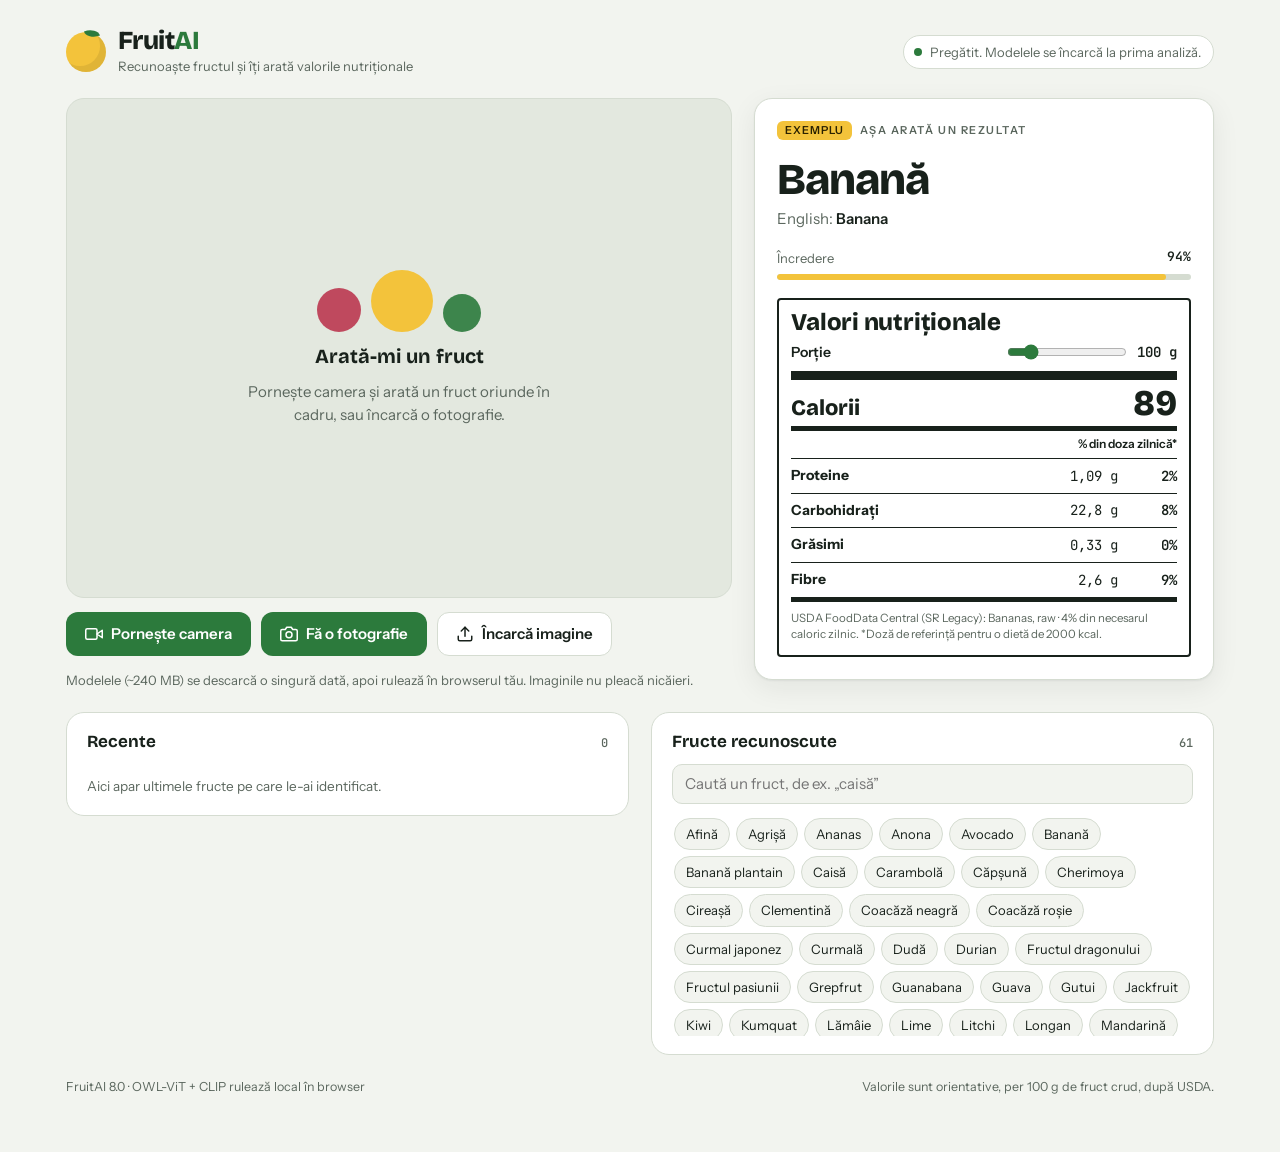
==== commit 3db6b495: "Add files via upload" ====
--- a/index.html
+++ b/index.html
@@ -1,23 +1,923 @@
 <!doctype html>
 <html lang="ro">
 <head>
-  <meta charset="utf-8"><meta name="viewport" content="width=device-width, initial-scale=1"><meta name="theme-color" content="#14231e">
-  <meta name="description" content="FruitLab AR — o aventură educațională în care copiii descoperă fructele cu inteligență artificială și realitate augmentată.">
-  <title>FruitLab AR — aventura începe aici</title>
-  <link rel="preconnect" href="https://images.unsplash.com"><link rel="preconnect" href="https://fonts.googleapis.com"><link rel="preconnect" href="https://fonts.gstatic.com" crossorigin>
-  <link href="https://fonts.googleapis.com/css2?family=DM+Sans:wght@400;500;600;700&family=Space+Grotesk:wght@400;500;600;700&family=Fraunces:opsz,wght@9..144,600;9..144,700&display=swap" rel="stylesheet"><link rel="stylesheet" href="styles.css"><script defer src="site.js"></script>
+<meta charset="utf-8">
+<meta name="viewport" content="width=device-width,initial-scale=1,viewport-fit=cover">
+<title>FruitAI</title>
+<link rel="preconnect" href="https://fonts.googleapis.com">
+<link rel="preconnect" href="https://fonts.gstatic.com" crossorigin>
+<link rel="stylesheet" href="https://fonts.googleapis.com/css2?family=Bricolage+Grotesque:opsz,wght@12..96,500;12..96,700;12..96,800&family=Instrument+Sans:wght@400;500;600&family=JetBrains+Mono:wght@400;600&display=swap">
+<style>
+/* Layout: o tarabă de piață — scena camerei la stânga, eticheta nutrițională (ca un bon de cântar) la dreapta. */
+:root {
+  --bg: #F2F4EF;
+  --surface: #FFFFFF;
+  --stage: #E3E8DF;
+  --ink: #18211B;
+  --muted: #5B675E;
+  --line: #D5DCD1;
+  --leaf: #2C7A3C;
+  --leaf-ink: #FFFFFF;
+  --leaf-soft: #DCEEDD;
+  --citrus: #F3C33B;
+  --citrus-ink: #2B2200;
+  --berry: #B92E48;
+  --berry-soft: #F7DDE2;
+  --shadow: 0 1px 2px rgba(24,33,27,.06), 0 8px 28px rgba(24,33,27,.07);
+  --f-display: "Bricolage Grotesque", "Avenir Next", "Segoe UI", system-ui, sans-serif;
+  --f-body: "Instrument Sans", "Segoe UI", system-ui, -apple-system, sans-serif;
+  --f-mono: "JetBrains Mono", ui-monospace, "SF Mono", Menlo, Consolas, monospace;
+}
+@media (prefers-color-scheme: dark) {
+  :root:not([data-theme="light"]) {
+    --bg: #0E1310; --surface: #161D18; --stage: #1B231D; --ink: #E7EEE6; --muted: #98A69A;
+    --line: #2A352D; --leaf: #6CC37C; --leaf-ink: #0A190D; --leaf-soft: #1D3322;
+    --citrus: #F2C94C; --citrus-ink: #231B00; --berry: #F0708A; --berry-soft: #3A1C23;
+    --shadow: 0 1px 2px rgba(0,0,0,.3), 0 10px 30px rgba(0,0,0,.35);
+    color-scheme: dark;
+  }
+}
+:root[data-theme="dark"] {
+  --bg: #0E1310; --surface: #161D18; --stage: #1B231D; --ink: #E7EEE6; --muted: #98A69A;
+  --line: #2A352D; --leaf: #6CC37C; --leaf-ink: #0A190D; --leaf-soft: #1D3322;
+  --citrus: #F2C94C; --citrus-ink: #231B00; --berry: #F0708A; --berry-soft: #3A1C23;
+  --shadow: 0 1px 2px rgba(0,0,0,.3), 0 10px 30px rgba(0,0,0,.35);
+  color-scheme: dark;
+}
+
+* { box-sizing: border-box; }
+[hidden] { display: none !important; }
+html, body { min-height: 100%; }
+body {
+  background: var(--bg); color: var(--ink);
+  font: 15px/1.55 var(--f-body);
+  -webkit-font-smoothing: antialiased;
+}
+.wrap {
+  max-width: 1180px; margin: 0 auto;
+  padding-left: max(16px, env(safe-area-inset-left, 0px));
+  padding-right: max(16px, env(safe-area-inset-right, 0px));
+  padding-block: 20px 48px;
+  display: grid; gap: 22px;
+}
+button, input, select { font: inherit; color: inherit; }
+:focus-visible { outline: 3px solid var(--citrus); outline-offset: 2px; border-radius: 6px; }
+
+/* Header */
+header.top { display: flex; align-items: center; justify-content: space-between; gap: 16px; flex-wrap: wrap; }
+.brand { display: flex; align-items: center; gap: 12px; }
+.mark {
+  width: 40px; height: 40px; border-radius: 50%;
+  background: var(--citrus); position: relative; flex: none;
+  box-shadow: inset -6px -6px 0 rgba(0,0,0,.08);
+}
+.mark::after { content: ""; position: absolute; width: 14px; height: 9px; background: var(--leaf); border-radius: 0 100% 0 100%; top: -3px; left: 19px; transform: rotate(-18deg); }
+.brand h1 { font: 800 26px/1 var(--f-display); letter-spacing: -.02em; margin: 0; }
+.brand h1 span { color: var(--leaf); }
+.brand p { margin: 2px 0 0; color: var(--muted); font-size: 13px; }
+.pill {
+  display: inline-flex; align-items: center; gap: 8px;
+  border: 1px solid var(--line); background: var(--surface);
+  padding: 6px 12px 6px 10px; border-radius: 999px; font-size: 13px; color: var(--muted);
+  max-width: 100%;
+}
+.pill b { color: var(--ink); font-weight: 600; }
+.dot { width: 8px; height: 8px; border-radius: 50%; background: var(--muted); flex: none; }
+.dot.ok { background: var(--leaf); }
+.dot.busy { background: var(--citrus); animation: pulse 1s ease-in-out infinite; }
+.dot.err { background: var(--berry); }
+@keyframes pulse { 50% { opacity: .35; } }
+
+/* Main grid */
+.main { display: grid; grid-template-columns: minmax(0, 1.45fr) minmax(0, 1fr); gap: 22px; align-items: start; }
+@media (max-width: 880px) { .main { grid-template-columns: minmax(0, 1fr); } }
+
+/* Stage */
+.stage-col { display: grid; gap: 14px; min-width: 0; }
+.stage {
+  position: relative; width: 100%; max-width: 100%;
+  aspect-ratio: 4 / 3; border-radius: 18px; overflow: hidden;
+  background: var(--stage); border: 1px solid var(--line);
+}
+.stage video, .stage canvas.frame { position: absolute; inset: 0; width: 100%; height: 100%; object-fit: contain; display: block; }
+.stage.drag { outline: 3px dashed var(--leaf); outline-offset: -10px; }
+.empty {
+  position: absolute; inset: 0; display: grid; place-items: center; text-align: center;
+  padding: 24px; gap: 10px; color: var(--muted);
+}
+.empty .inner { display: grid; gap: 12px; justify-items: center; max-width: 34ch; }
+.fruitbowl { display: flex; gap: 10px; align-items: flex-end; }
+.fruitbowl i { display: block; border-radius: 50%; }
+.fruitbowl i:nth-child(1) { width: 44px; height: 44px; background: var(--berry); opacity: .85; }
+.fruitbowl i:nth-child(2) { width: 62px; height: 62px; background: var(--citrus); }
+.fruitbowl i:nth-child(3) { width: 38px; height: 38px; background: var(--leaf); opacity: .9; }
+.empty strong { color: var(--ink); font: 700 20px/1.2 var(--f-display); text-wrap: balance; }
+
+.box {
+  position: absolute; border: 3px solid var(--leaf); border-radius: 10px;
+  box-shadow: 0 0 0 2000px rgba(0,0,0,.18);
+  transition: left .25s ease, top .25s ease, width .25s ease, height .25s ease;
+  pointer-events: none;
+}
+.box.bad { border-color: var(--berry); }
+.box .tag {
+  position: absolute; left: -3px; bottom: 100%; margin-bottom: 6px;
+  background: var(--leaf); color: var(--leaf-ink);
+  font: 600 13px/1 var(--f-body); padding: 6px 9px; border-radius: 7px; white-space: nowrap;
+}
+.box.bad .tag { background: var(--berry); color: #fff; }
+.box.below .tag { bottom: auto; top: 100%; margin: 6px 0 0; }
+.scan {
+  position: absolute; left: 0; right: 0; height: 2px; top: 0;
+  background: linear-gradient(90deg, transparent, var(--citrus), transparent);
+  animation: scan 1.8s ease-in-out infinite; opacity: .9;
+}
+@keyframes scan { 0% { top: 4%; } 50% { top: 94%; } 100% { top: 4%; } }
+.live-badge {
+  position: absolute; top: 12px; left: 12px; display: inline-flex; gap: 6px; align-items: center;
+  background: rgba(0,0,0,.55); color: #fff; padding: 5px 10px; border-radius: 999px; font-size: 12px; font-weight: 600; letter-spacing: .06em;
+}
+.live-badge::before { content: ""; width: 7px; height: 7px; border-radius: 50%; background: #FF4D5E; }
+
+.progress { position: absolute; left: 16px; right: 16px; bottom: 16px; background: var(--surface); border: 1px solid var(--line); border-radius: 12px; padding: 10px 12px; display: grid; gap: 6px; font-size: 13px; }
+.bar { height: 6px; background: var(--line); border-radius: 99px; overflow: hidden; }
+.bar > i { display: block; height: 100%; width: 0; background: var(--leaf); border-radius: inherit; transition: width .2s; }
+
+/* Controls */
+.controls { display: flex; gap: 10px; flex-wrap: wrap; }
+.btn {
+  display: inline-flex; align-items: center; justify-content: center; gap: 8px;
+  min-height: 44px; padding: 0 18px; border-radius: 12px; cursor: pointer;
+  border: 1px solid var(--line); background: var(--surface); font-weight: 600;
+  transition: transform .08s ease, background .15s ease;
+}
+.btn:hover { background: var(--leaf-soft); }
+.btn:active { transform: translateY(1px); }
+.btn.primary { background: var(--leaf); color: var(--leaf-ink); border-color: transparent; }
+.btn.primary:hover { filter: brightness(1.06); background: var(--leaf); }
+.btn[disabled] { opacity: .5; cursor: not-allowed; }
+.btn svg { width: 18px; height: 18px; flex: none; }
+.hint { color: var(--muted); font-size: 13px; margin: 0; }
+
+/* Ticket */
+.ticket {
+  background: var(--surface); border: 1px solid var(--line); border-radius: 18px;
+  box-shadow: var(--shadow); padding: 22px; display: grid; gap: 18px; min-width: 0;
+}
+.eyebrow { font: 600 11px/1 var(--f-body); text-transform: uppercase; letter-spacing: .14em; color: var(--muted); display: flex; align-items: center; gap: 8px; }
+.chip { display: inline-block; padding: 4px 8px; border-radius: 6px; background: var(--citrus); color: var(--citrus-ink); letter-spacing: .08em; }
+.chip.ok { background: var(--leaf); color: var(--leaf-ink); }
+.chip.bad { background: var(--berry); color: #fff; }
+.name { display: grid; gap: 4px; }
+.name h2 { margin: 0; font: 800 clamp(30px, 5vw, 44px)/1.02 var(--f-display); letter-spacing: -.025em; text-wrap: balance; }
+.name .en { color: var(--muted); font-size: 15px; }
+.name .en b { color: var(--ink); font-weight: 600; }
+.conf { display: grid; gap: 6px; }
+.conf-row { display: flex; justify-content: space-between; font-size: 13px; color: var(--muted); }
+.conf-row b { font: 600 13px var(--f-mono); color: var(--ink); }
+.conf .bar > i { background: var(--citrus); }
+
+.msg { padding: 14px 16px; border-radius: 12px; background: var(--berry-soft); color: var(--ink); }
+.msg b { color: var(--berry); }
+
+/* Nutrition label */
+.nl { border: 2px solid var(--ink); border-radius: 4px; padding: 10px 12px 12px; font-family: var(--f-body); }
+.nl h3 { margin: 0; font: 800 24px/1.05 var(--f-display); letter-spacing: -.01em; }
+.nl .serv { display: flex; align-items: center; justify-content: space-between; gap: 10px; flex-wrap: wrap; padding: 6px 0 8px; border-bottom: 9px solid var(--ink); font-size: 14px; }
+.serv label { font-weight: 600; }
+.portion { display: flex; align-items: center; gap: 8px; }
+.portion input[type=range] { width: 120px; accent-color: var(--leaf); }
+.portion output { font: 600 14px var(--f-mono); min-width: 5ch; text-align: right; }
+.kcal { display: flex; align-items: baseline; justify-content: space-between; border-bottom: 5px solid var(--ink); padding: 6px 0 4px; }
+.kcal span { font: 800 22px var(--f-display); }
+.kcal b { font: 800 36px/1 var(--f-display); font-variant-numeric: tabular-nums; }
+.dvh { text-align: right; font-size: 12px; font-weight: 600; padding: 4px 0; border-bottom: 1px solid var(--ink); }
+.nrow { display: grid; grid-template-columns: 1fr auto 3.5em; gap: 10px; align-items: center; padding: 6px 0; border-bottom: 1px solid var(--ink); font-size: 14px; }
+.nrow:last-of-type { border-bottom: 5px solid var(--ink); }
+.nrow b { font-weight: 700; }
+.nrow .v { font: 400 14px var(--f-mono); font-variant-numeric: tabular-nums; }
+.nrow .dv { font: 600 14px var(--f-mono); text-align: right; font-variant-numeric: tabular-nums; }
+.nrow.na .v, .nrow.na .dv { color: var(--muted); }
+.nl .src { font-size: 11.5px; color: var(--muted); padding-top: 8px; line-height: 1.45; }
+
+/* Lower sections */
+.lower { display: grid; grid-template-columns: minmax(0,1fr) minmax(0,1fr); gap: 22px; align-items: start; }
+@media (max-width: 880px) { .lower { grid-template-columns: minmax(0,1fr); } }
+.panel { background: var(--surface); border: 1px solid var(--line); border-radius: 18px; padding: 18px 20px; display: grid; gap: 12px; min-width: 0; align-content: start; }
+.panel h4 { margin: 0; font: 700 17px var(--f-display); display: flex; justify-content: space-between; align-items: baseline; gap: 8px; }
+.panel h4 small { font: 500 12px var(--f-mono); color: var(--muted); }
+.recent { display: grid; grid-template-columns: repeat(auto-fill, minmax(96px, 1fr)); gap: 10px; }
+.recent button { border: 1px solid var(--line); background: var(--bg); border-radius: 12px; padding: 0; overflow: hidden; cursor: pointer; text-align: left; display: grid; }
+.recent img { width: 100%; aspect-ratio: 1; object-fit: cover; display: block; }
+.recent span { padding: 6px 8px; font-size: 12.5px; font-weight: 600; white-space: nowrap; overflow: hidden; text-overflow: ellipsis; }
+.recent span.bad { color: var(--berry); }
+.muted { color: var(--muted); font-size: 13.5px; margin: 0; }
+.search { width: 100%; min-height: 40px; border: 1px solid var(--line); border-radius: 10px; padding: 0 12px; background: var(--bg); }
+.chips { display: flex; flex-wrap: wrap; gap: 6px; max-height: 220px; overflow: auto; padding: 2px; }
+.chips button { border: 1px solid var(--line); background: var(--bg); border-radius: 999px; padding: 5px 11px; font-size: 13px; cursor: pointer; }
+.chips button:hover, .chips button[aria-pressed="true"] { background: var(--leaf); color: var(--leaf-ink); border-color: transparent; }
+
+footer { color: var(--muted); font-size: 12.5px; display: flex; flex-wrap: wrap; gap: 6px 18px; justify-content: space-between; }
+.sr { position: absolute; width: 1px; height: 1px; overflow: hidden; clip: rect(0 0 0 0); }
+@media (prefers-reduced-motion: reduce) { .scan, .dot.busy { animation: none; } .box { transition: none; } }
+</style>
+
 </head>
-<body data-page="home">
-  <header class="topbar"><a class="brand" href="index.html"><span class="brand-mark">✳</span><span>FruitLab<span class="brand-light"> AR</span></span></a><button class="menu-toggle" id="menu-toggle" aria-label="Deschide meniul" aria-expanded="false" aria-controls="main-menu"><span></span><span></span></button><nav class="main-nav" id="main-menu" aria-label="Navigare principală"><a data-nav="home" href="index.html">Acasă</a><a data-nav="scan" href="scan.html">Scanează</a><a data-nav="learn" href="ghid.html">Cum funcționează</a><a data-nav="play" href="joaca.html">Joacă</a><a data-nav="collection" href="fructopedia.html">Fructopedia</a><a class="passport-link" data-nav="passport" href="pasaport.html"><span>04</span> Pașaport <b class="passport-count">0</b></a></nav></header>
-  <main>
-    <section class="hero" aria-labelledby="hero-title"><div class="hero-copy"><p class="eyebrow"><span></span> LABORATORUL INTERACTIV AL FRUCTELOR</p><h1 id="hero-title">Privește.<br><em>Descoperă.</em><br>Învață.</h1><p class="intro">Îndreaptă camera spre un fruct și vezi cum inteligența artificială îl recunoaște. Cu realitatea augmentată, fiecare descoperire devine o lecție.</p><div class="hero-actions"><a class="primary-link" href="scan.html">Începe explorarea <span>↗</span></a><a class="text-link" href="ghid.html">Cum funcționează <span>↓</span></a></div><div class="hero-note"><span class="note-line"></span> UN PROIECT DESPRE AI, AR ȘI LUMEA VIE</div><div class="hero-stats"><div><strong>60<span>+</span></strong><small>fructe de explorat</small></div><i></i><div><strong>2</strong><small>modele AI</small></div><i></i><div><strong>RO<span>+</span>EN</strong><small>învață bilingv</small></div></div></div>
-      <div class="hero-art"><div class="hero-halo"></div><img class="hero-image" src="https://images.unsplash.com/photo-1610832958506-aa56368176cf?auto=format&fit=crop&w=1100&q=88" alt="Bol plin cu fructe colorate" fetchpriority="high"><div class="hero-scan"><span class="scan-live-dot"></span> LIVE AI SCAN <span>● ● ●</span></div><div class="hero-ar-card"><span class="mini-fruit"><img src="https://images.unsplash.com/photo-1547514701-42782101795e?auto=format&fit=crop&w=160&h=160&q=80" alt="" loading="lazy"></span><span><small>OBIECT IDENTIFICAT</small><strong>Portocală</strong><i>Orange · 98%</i></span><b>✳</b></div><div class="fresh-stamp"><span>✳</span><small>învață<br>interactiv</small></div><span class="art-spark spark-one">✳</span><span class="art-spark spark-two">✳</span></div><div class="vertical-label">DESCOPERĂ LUMEA FRUCTELOR</div>
-    </section>
-    <section class="home-quest"><div class="quest-icon">01</div><div><small>MISIUNEA TA DE AZI</small><strong>Găsește un fruct. Descoperă-i secretul.</strong></div><a href="scan.html">Pornește aventura <span>↗</span></a></section>
-    <section class="home-shortcuts" aria-label="Alege aventura"><article><span>01</span><small>AVENTURA 01</small><strong>Scanează lumea</strong><p>Descoperă ce fruct ai în față.</p><a href="scan.html">Începe <b>↗</b></a></article><article><span>02</span><small>AVENTURA 02</small><strong>Înțelege magia</strong><p>Află cum lucrează AI-ul și AR-ul.</p><a href="ghid.html">Explorează <b>↗</b></a></article><article><span>03</span><small>AVENTURA 03</small><strong>Joacă și învață</strong><p>Testează-ți cunoștințele despre fructe.</p><a href="joaca.html">Joacă quizul <b>↗</b></a></article><article><span>04</span><small>AVENTURA 04</small><strong>Ține evidența</strong><p>Urmărește fructele descoperite.</p><a href="pasaport.html">Vezi colecția <b>↗</b></a></article></section>
-    <section class="home-discovery" aria-labelledby="discovery-title"><div class="discovery-heading"><p class="eyebrow"><span></span> O LUME MICĂ, PLINĂ DE SURPRIZE</p><h2 id="discovery-title">Fiecare fruct are<br><em>o poveste de spus.</em></h2><p>Descoperă culori, forme și lucruri uimitoare — apoi vezi ce poate face tehnologia cu ele.</p></div><div class="discovery-board"><div class="discovery-orbit orbit-a"></div><div class="discovery-orbit orbit-b"></div><span class="discovery-fruit fruit-one"><img src="https://images.unsplash.com/photo-1547514701-42782101795e?auto=format&fit=crop&w=160&h=160&q=80" alt="" loading="lazy"></span><span class="discovery-fruit fruit-two"><img src="https://images.unsplash.com/photo-1464965911861-746a04b4bca6?auto=format&fit=crop&w=160&h=160&q=80" alt="" loading="lazy"></span><span class="discovery-fruit fruit-three"><img src="https://images.unsplash.com/photo-1585059895524-72359e06133a?auto=format&fit=crop&w=160&h=160&q=80" alt="" loading="lazy"></span><span class="discovery-fruit fruit-four"><img src="https://images.unsplash.com/photo-1571771894821-ce9b6c11b08e?auto=format&fit=crop&w=160&h=160&q=80" alt="" loading="lazy"></span><div class="discovery-center"><span>✳</span><strong>AI <i>+</i> AR</strong><small>ÎNVĂȚARE CU JOACĂ</small></div><div class="discovery-label label-top">Observă</div><div class="discovery-label label-right">Descoperă</div><div class="discovery-label label-bottom">Învață</div></div></section>
-    <section class="fruit-of-day" aria-label="Surpriza zilei"><div class="day-icon" id="day-fruit-emoji">01</div><div class="day-copy"><small>PAUZĂ DE CURIOZITATE</small><strong id="day-fruit-title">Știai că ananasul e format din multe fructe?</strong><p id="day-fruit-fact">Descoperă o surpriză nouă ori de câte ori apeși butonul.</p></div><button type="button" id="fruit-surprise">Surprinde-mă! <span>↻</span></button></section>
-    <section class="home-path" aria-labelledby="path-title"><div class="path-heading"><p class="eyebrow"><span></span> HARTA EXPLORATORULUI</p><h2 id="path-title">Aventura ta, <em>pas cu pas.</em></h2><p>Începe de oriunde. Fiecare pagină îți deschide o nouă ușă.</p></div><div class="path-steps"><a href="scan.html"><b>01</b><span>01</span><strong>Scanează</strong><small>Camera caută automat fructul.</small><i>↗</i></a><a href="fructopedia.html"><b>02</b><span>02</span><strong>Explorează</strong><small>Află poveștile din Fructopedia.</small><i>↗</i></a><a href="joaca.html"><b>03</b><span>03</span><strong>Joacă-te</strong><small>Răspunde și câștigă puncte.</small><i>↗</i></a><a href="pasaport.html"><b>04</b><span>04</span><strong>Colecționează</strong><small>Ține evidența fructelor descoperite.</small><i>↗</i></a></div></section>
-  </main>
-  <footer class="footer"><a class="brand" href="index.html"><span class="brand-mark">✳</span><span>FruitLab<span class="brand-light"> AR</span></span></a><p>Învață. Joacă-te. Descoperă.</p><a href="scan.html" class="back-top">Începe aventura ↗</a></footer>
-</body></html>
+<body>
+<div class="wrap">
+  <header class="top">
+    <div class="brand">
+      <div class="mark" aria-hidden="true"></div>
+      <div>
+        <h1>Fruit<span>AI</span></h1>
+        <p>Recunoaște fructul și îți arată valorile nutriționale</p>
+      </div>
+    </div>
+    <div class="pill" role="status" aria-live="polite"><i class="dot" id="dot"></i><span id="status">Se pregătește…</span></div>
+  </header>
+
+  <section class="main">
+    <div class="stage-col">
+      <div class="stage" id="stage">
+        <video id="video" playsinline muted hidden></video>
+        <canvas class="frame" id="frame" hidden></canvas>
+        <div class="empty" id="empty">
+          <div class="inner">
+            <div class="fruitbowl" aria-hidden="true"><i></i><i></i><i></i></div>
+            <strong id="emptyTitle">Arată-mi un fruct</strong>
+            <span id="emptyText">Fă o fotografie sau încarcă o imagine. Poți și să o tragi aici ori să o lipești cu Ctrl+V.</span>
+          </div>
+        </div>
+        <div class="box" id="box" hidden><span class="tag" id="boxTag"></span></div>
+        <div class="scan" id="scan" hidden></div>
+        <div class="live-badge" id="live" hidden>LIVE</div>
+        <div class="progress" id="progress" hidden>
+          <div id="progText">Se descarcă modelele AI…</div>
+          <div class="bar"><i id="progBar"></i></div>
+        </div>
+      </div>
+      <div class="controls">
+        <button class="btn primary" id="btnCamera" hidden>
+          <svg viewBox="0 0 24 24" fill="none" stroke="currentColor" stroke-width="2" stroke-linecap="round" stroke-linejoin="round" aria-hidden="true"><path d="M23 7l-7 5 7 5V7z"/><rect x="1" y="5" width="15" height="14" rx="2"/></svg>
+          <span>Pornește camera</span>
+        </button>
+        <label class="btn primary" id="btnPhoto" for="fileCam">
+          <svg viewBox="0 0 24 24" fill="none" stroke="currentColor" stroke-width="2" stroke-linecap="round" stroke-linejoin="round" aria-hidden="true"><path d="M23 19a2 2 0 0 1-2 2H3a2 2 0 0 1-2-2V8a2 2 0 0 1 2-2h4l2-3h6l2 3h4a2 2 0 0 1 2 2z"/><circle cx="12" cy="13" r="4"/></svg>
+          <span>Fă o fotografie</span>
+        </label>
+        <label class="btn" for="fileUp">
+          <svg viewBox="0 0 24 24" fill="none" stroke="currentColor" stroke-width="2" stroke-linecap="round" stroke-linejoin="round" aria-hidden="true"><path d="M21 15v4a2 2 0 0 1-2 2H5a2 2 0 0 1-2-2v-4"/><polyline points="17 8 12 3 7 8"/><line x1="12" y1="3" x2="12" y2="15"/></svg>
+          <span>Încarcă imagine</span>
+        </label>
+        <input class="sr" type="file" id="fileCam" accept="image/*" capture="environment">
+        <input class="sr" type="file" id="fileUp" accept="image/*">
+      </div>
+      <p class="hint" id="hint">Cel mai bine merge cu un singur fruct, bine luminat, pe un fundal simplu.</p>
+    </div>
+
+    <aside class="ticket" id="ticket" aria-live="polite">
+      <div class="eyebrow" id="eyebrow"><span class="chip">Exemplu</span> Așa arată un rezultat</div>
+      <div class="name">
+        <h2 id="roName">Banană</h2>
+        <div class="en" id="enName">English: <b>Banana</b></div>
+      </div>
+      <div class="conf" id="conf">
+        <div class="conf-row"><span>Încredere</span><b id="confVal">—</b></div>
+        <div class="bar"><i id="confBar"></i></div>
+      </div>
+      <div class="msg" id="msg" hidden></div>
+      <div class="nl" id="nl">
+        <h3>Valori nutriționale</h3>
+        <div class="serv">
+          <label for="portion">Porție</label>
+          <div class="portion">
+            <input type="range" id="portion" min="25" max="500" step="25" value="100" aria-label="Mărimea porției în grame">
+            <output id="portionOut" for="portion">100 g</output>
+          </div>
+        </div>
+        <div class="kcal"><span>Calorii</span><b id="kcal">89</b></div>
+        <div class="dvh">% din doza zilnică*</div>
+        <div id="rows"></div>
+        <div class="src" id="src">USDA FoodData Central (SR Legacy) · *Doză zilnică de referință pentru o dietă de 2000 kcal.</div>
+      </div>
+    </aside>
+  </section>
+
+  <section class="lower">
+    <div class="panel">
+      <h4>Recente <small id="recentCount">0</small></h4>
+      <div class="recent" id="recent"></div>
+      <p class="muted" id="recentEmpty">Aici apar ultimele fructe pe care le-ai identificat.</p>
+    </div>
+    <div class="panel">
+      <h4>Fructe recunoscute <small id="fruitCount"></small></h4>
+      <input class="search" id="search" type="search" placeholder="Caută un fruct, de ex. „caisă”" aria-label="Caută un fruct">
+      <div class="chips" id="chips"></div>
+    </div>
+  </section>
+
+  <footer>
+    <span id="engineNote">FruitAI 8.0 pentru web</span>
+    <span>Valorile sunt orientative, per 100 g de fruct crud, după USDA.</span>
+  </footer>
+</div>
+
+<script>
+(() => {
+"use strict";
+
+// ---------------- Configurare (ca în main.py) ----------------
+const CLIP_NAME = "Xenova/clip-vit-base-patch32";
+const DETECTOR_NAME = "Xenova/owlvit-base-patch32";
+const TRANSFORMERS_URL = "https://cdn.jsdelivr.net/npm/@huggingface/transformers@3.0.2";
+const CHECK_INTERVAL = 800;     // ms între analize în modul live
+const RESULT_TTL = 4000;        // ms cât rămâne valabil un rezultat live
+const DETECT_THRESHOLD = 0.10;
+const FRUIT_MIN_SCORE = 0.30;
+const FULLFRAME_MIN_SCORE = 0.60;
+const NONFRUIT_FULL_MIN = 0.25;
+
+const FRUITS = {
+  "apple":"Măr","banana":"Banană","orange":"Portocală","pear":"Pară","peach":"Piersică","mango":"Mango",
+  "pineapple":"Ananas","strawberry":"Căpșună","grape":"Struguri","watermelon":"Pepene verde","lemon":"Lămâie",
+  "lime":"Lime","kiwi":"Kiwi","plum":"Prună","cherry":"Cireașă","coconut":"Nucă de cocos","papaya":"Papaya",
+  "pomegranate":"Rodie","avocado":"Avocado","apricot":"Caisă","blueberry":"Afină","raspberry":"Zmeură",
+  "blackberry":"Mură","grapefruit":"Grepfrut","fig":"Smochină","guava":"Guava","dragon fruit":"Fructul dragonului",
+  "passion fruit":"Fructul pasiunii","lychee":"Litchi","nectarine":"Nectarină","cranberry":"Merișor",
+  "tangerine":"Mandarină","clementine":"Clementină","persimmon":"Curmal japonez","date":"Curmală",
+  "durian":"Durian","jackfruit":"Jackfruit","starfruit":"Carambolă","longan":"Longan","rambutan":"Rambutan",
+  "quince":"Gutui","mulberry":"Dudă","gooseberry":"Agrișă","pomelo":"Pomelo","kumquat":"Kumquat",
+  "tamarind":"Tamarind","cantaloupe":"Pepene galben","honeydew":"Pepene honeydew","plantain":"Banană plantain",
+  "soursop":"Guanabana","custard apple":"Anona","elderberry":"Soc","mangosteen":"Mangostan",
+  "blackcurrant":"Coacăză neagră","redcurrant":"Coacăză roșie","greengage":"Reine Claude",
+  "blood orange":"Portocală roșie","prickly pear":"Smochin de India","cherimoya":"Cherimoya","medlar":"Moșmon",
+  "olive":"Măslină"
+};
+const NON_FRUITS = {
+  "person":"o persoană","human face":"o față","human hand":"o mână","man":"un bărbat","woman":"o femeie",
+  "child":"un copil","head and shoulders of a person":"o persoană","cat":"o pisică","dog":"un câine",
+  "mobile phone":"un telefon","laptop computer":"un laptop","computer keyboard":"o tastatură",
+  "computer monitor":"un monitor","bottle":"o sticlă","cup":"o cană","mug":"o cană","glass":"un pahar",
+  "plate":"o farfurie","bowl":"un bol","book":"o carte","pen":"un pix","remote control":"o telecomandă",
+  "chair":"un scaun","table":"o masă","sofa":"o canapea","bed":"un pat","door":"o ușă","window":"o fereastră",
+  "wall":"un perete","ceiling":"un tavan","room":"o cameră","curtain":"o perdea","lamp":"o lampă",
+  "poster":"un poster","backpack":"un rucsac","clothes":"haine","shirt":"o cămașă","toy":"o jucărie",
+  "ball":"o minge","plant":"o plantă","flower":"o floare","tree":"un copac","tomato":"o roșie (legumă)",
+  "cucumber":"un castravete (legumă)","potato":"un cartof (legumă)","carrot":"un morcov (legumă)",
+  "onion":"o ceapă (legumă)","bell pepper":"un ardei (legumă)","cabbage":"o varză (legumă)","bread":"pâine",
+  "cheese":"brânză","egg":"un ou","pizza":"o pizza","blurry image":"o imagine neclară",
+  "dark image":"o imagine întunecată","empty background":"fundal gol"
+};
+
+// Nutriție per 100 g: [kcal, proteine, carbohidrați, grăsimi, fibre] — USDA FoodData Central, SR Legacy.
+// null = valoare indisponibilă. Unele fructe exotice sunt aproximate după cea mai apropiată intrare USDA.
+const NUTRITION = {
+  "apple":["Apples, raw, with skin",52,0.26,13.81,0.17,2.4],
+  "banana":["Bananas, raw",89,1.09,22.84,0.33,2.6],
+  "orange":["Oranges, raw, all varieties",47,0.94,11.75,0.12,2.4],
+  "pear":["Pears, raw",57,0.36,15.23,0.14,3.1],
+  "peach":["Peaches, yellow, raw",39,0.91,9.54,0.25,1.5],
+  "mango":["Mangos, raw",60,0.82,14.98,0.38,1.6],
+  "pineapple":["Pineapple, raw, all varieties",50,0.54,13.12,0.12,1.4],
+  "strawberry":["Strawberries, raw",32,0.67,7.68,0.30,2.0],
+  "grape":["Grapes, red or green, raw",69,0.72,18.10,0.16,0.9],
+  "watermelon":["Watermelon, raw",30,0.61,7.55,0.15,0.4],
+  "lemon":["Lemons, raw, without peel",29,1.10,9.32,0.30,2.8],
+  "lime":["Limes, raw",30,0.70,10.54,0.20,2.8],
+  "kiwi":["Kiwifruit, green, raw",61,1.14,14.66,0.52,3.0],
+  "plum":["Plums, raw",46,0.70,11.42,0.28,1.4],
+  "cherry":["Cherries, sweet, raw",63,1.06,16.01,0.20,2.1],
+  "coconut":["Nuts, coconut meat, raw",354,3.33,15.23,33.49,9.0],
+  "papaya":["Papayas, raw",43,0.47,10.82,0.26,1.7],
+  "pomegranate":["Pomegranates, raw",83,1.67,18.70,1.17,4.0],
+  "avocado":["Avocados, raw, all varieties",160,2.00,8.53,14.66,6.7],
+  "apricot":["Apricots, raw",48,1.40,11.12,0.39,2.0],
+  "blueberry":["Blueberries, raw",57,0.74,14.49,0.33,2.4],
+  "raspberry":["Raspberries, raw",52,1.20,11.94,0.65,6.5],
+  "blackberry":["Blackberries, raw",43,1.39,9.61,0.49,5.3],
+  "grapefruit":["Grapefruit, raw, pink and red",42,0.77,10.66,0.14,1.6],
+  "fig":["Figs, raw",74,0.75,19.18,0.30,2.9],
+  "guava":["Guavas, common, raw",68,2.55,14.32,0.95,5.4],
+  "dragon fruit":["Pitaya (dragon fruit), raw",60,1.20,13.00,0.40,3.0],
+  "passion fruit":["Passion-fruit, (granadilla), purple, raw",97,2.20,23.38,0.70,10.4],
+  "lychee":["Litchis, raw",66,0.83,16.53,0.44,1.3],
+  "nectarine":["Nectarines, raw",44,1.06,10.55,0.32,1.7],
+  "cranberry":["Cranberries, raw",46,0.46,11.97,0.13,4.6],
+  "tangerine":["Tangerines, (mandarin oranges), raw",53,0.81,13.34,0.31,1.8],
+  "clementine":["Clementines, raw",47,0.85,12.02,0.15,1.7],
+  "persimmon":["Persimmons, japanese, raw",70,0.58,18.59,0.19,3.6],
+  "date":["Dates, medjool",277,1.81,74.97,0.15,6.7],
+  "durian":["Durian, raw or frozen",147,1.47,27.09,5.33,3.8],
+  "jackfruit":["Jackfruit, raw",95,1.72,23.25,0.64,1.5],
+  "starfruit":["Carambola, (starfruit), raw",31,1.04,6.73,0.33,2.8],
+  "longan":["Longans, raw",60,1.31,15.14,0.10,1.1],
+  "rambutan":["Rambutan, canned, syrup pack",82,0.65,20.87,0.21,0.9],
+  "quince":["Quinces, raw",57,0.40,15.30,0.10,1.9],
+  "mulberry":["Mulberries, raw",43,1.44,9.80,0.39,1.7],
+  "gooseberry":["Gooseberries, raw",44,0.88,10.18,0.58,4.3],
+  "pomelo":["Pummelo, raw",38,0.76,9.62,0.04,1.0],
+  "kumquat":["Kumquats, raw",71,1.88,15.90,0.86,6.5],
+  "tamarind":["Tamarinds, raw",239,2.80,62.50,0.60,5.1],
+  "cantaloupe":["Melons, cantaloupe, raw",34,0.84,8.16,0.19,0.9],
+  "honeydew":["Melons, honeydew, raw",36,0.54,9.09,0.14,0.8],
+  "plantain":["Plantains, yellow, raw",122,1.30,31.89,0.37,2.3],
+  "soursop":["Soursop, raw",66,1.00,16.84,0.30,3.3],
+  "custard apple":["Custard-apple, (bullock's-heart), raw",101,1.70,25.20,0.60,2.4],
+  "elderberry":["Elderberries, raw",73,0.66,18.40,0.50,7.0],
+  "mangosteen":["Mangosteen, canned, syrup pack",73,0.41,17.91,0.58,1.8],
+  "blackcurrant":["Currants, european black, raw",63,1.40,15.38,0.41,null],
+  "redcurrant":["Currants, red and white, raw",56,1.40,13.80,0.20,4.3],
+  "greengage":["Plums, raw (aproximare pentru Reine Claude)",46,0.70,11.42,0.28,1.4],
+  "blood orange":["Oranges, raw, all varieties (aproximare)",47,0.94,11.75,0.12,2.4],
+  "prickly pear":["Prickly pears, raw",41,0.73,9.57,0.51,3.6],
+  "cherimoya":["Cherimoya, raw",75,1.57,17.71,0.68,3.0],
+  "medlar":["Fără intrare USDA pentru moșmon",null,null,null,null,null],
+  "olive":["Olives, ripe, canned",115,0.84,6.26,10.68,3.2]
+};
+// [cheie, nume, unitate, doză zilnică de referință]
+const NUTRIENTS = [
+  ["protein","Proteine","g",50],
+  ["carbs","Carbohidrați","g",275],
+  ["fat","Grăsimi","g",78],
+  ["fiber","Fibre","g",28]
+];
+const KCAL_DV = 2000;
+
+// ---------------- Elemente ----------------
+const $ = id => document.getElementById(id);
+const el = {
+  dot:$("dot"), status:$("status"), stage:$("stage"), video:$("video"), frame:$("frame"), empty:$("empty"),
+  emptyTitle:$("emptyTitle"), emptyText:$("emptyText"), box:$("box"), boxTag:$("boxTag"), scan:$("scan"),
+  live:$("live"), progress:$("progress"), progText:$("progText"), progBar:$("progBar"),
+  btnCamera:$("btnCamera"), fileCam:$("fileCam"), fileUp:$("fileUp"), hint:$("hint"),
+  eyebrow:$("eyebrow"), roName:$("roName"), enName:$("enName"), conf:$("conf"), confVal:$("confVal"),
+  confBar:$("confBar"), msg:$("msg"), nl:$("nl"), portion:$("portion"), portionOut:$("portionOut"),
+  kcal:$("kcal"), rows:$("rows"), src:$("src"), recent:$("recent"), recentEmpty:$("recentEmpty"),
+  recentCount:$("recentCount"), chips:$("chips"), search:$("search"), fruitCount:$("fruitCount"),
+  engineNote:$("engineNote")
+};
+
+const state = {
+  engine: null,          // "claude" | "local" | "none"
+  sample: null,
+  live: false,
+  stream: null,
+  busy: false,
+  result: null,          // {kind,label,score,box,time}
+  shownFruit: "banana",
+  example: true,
+  recent: []
+};
+
+function setStatus(text, kind) {
+  el.status.innerHTML = "";
+  el.status.textContent = text;
+  el.dot.className = "dot" + (kind ? " " + kind : "");
+}
+const pct = v => Math.round(v * 100) + "%";
+const fmt = v => {
+  if (v == null) return "—";
+  const r = v >= 100 ? Math.round(v) : v >= 10 ? Math.round(v * 10) / 10 : Math.round(v * 100) / 100;
+  return r.toLocaleString("ro-RO");
+};
+const title = s => s.replace(/\b\w/g, c => c.toUpperCase());
+
+// ---------------- Eticheta nutrițională ----------------
+function renderNutrition(fruit) {
+  const n = NUTRITION[fruit];
+  const g = +el.portion.value;
+  const k = g / 100;
+  el.portionOut.textContent = g + " g";
+  const kcal = n && n[1] != null ? n[1] * k : null;
+  el.kcal.textContent = kcal == null ? "—" : Math.round(kcal).toLocaleString("ro-RO");
+  el.rows.innerHTML = "";
+  NUTRIENTS.forEach(([key, label, unit, dv], i) => {
+    const raw = n ? n[2 + i] : null;
+    const v = raw == null ? null : raw * k;
+    const row = document.createElement("div");
+    row.className = "nrow" + (v == null ? " na" : "");
+    row.innerHTML = `<span><b></b></span><span class="v"></span><span class="dv"></span>`;
+    row.querySelector("b").textContent = label;
+    row.querySelector(".v").textContent = v == null ? "indisponibil" : fmt(v) + " " + unit;
+    row.querySelector(".dv").textContent = v == null ? "" : Math.round(v / dv * 100) + "%";
+    el.rows.appendChild(row);
+  });
+  const kcalPct = kcal == null ? "" : ` · ${Math.round(kcal / KCAL_DV * 100)}% din necesarul caloric zilnic`;
+  el.src.textContent = `USDA FoodData Central (SR Legacy): ${n ? n[0] : "—"}${kcalPct}. *Doză de referință pentru o dietă de 2000 kcal.`;
+}
+
+function showFruitCard(fruit, opts = {}) {
+  state.shownFruit = fruit;
+  el.roName.textContent = FRUITS[fruit];
+  el.enName.innerHTML = "English: <b></b>";
+  el.enName.querySelector("b").textContent = title(fruit);
+  el.msg.hidden = true;
+  el.nl.hidden = false;
+  if (opts.score != null) {
+    el.conf.hidden = false;
+    el.confVal.textContent = pct(opts.score);
+    el.confBar.style.width = pct(Math.max(0.02, opts.score));
+  } else {
+    el.conf.hidden = true;
+  }
+  el.eyebrow.innerHTML = "";
+  const chip = document.createElement("span");
+  chip.className = "chip" + (opts.chip === "ok" ? " ok" : "");
+  chip.textContent = opts.chipText || "Identificat";
+  el.eyebrow.append(chip, document.createTextNode(" " + (opts.note || "")));
+  renderNutrition(fruit);
+  [...el.chips.children].forEach(b => b.setAttribute("aria-pressed", b.dataset.key === fruit && opts.chipText === "Catalog" ? "true" : "false"));
+}
+
+function showMessageCard(kind, label) {
+  el.eyebrow.innerHTML = "";
+  const chip = document.createElement("span");
+  chip.className = "chip bad";
+  chip.textContent = kind === "notfruit" ? "Nu e fruct" : "Nesigur";
+  el.eyebrow.append(chip);
+  el.conf.hidden = true;
+  el.nl.hidden = true;
+  el.msg.hidden = false;
+  if (kind === "notfruit") {
+    el.roName.textContent = "Acesta nu este un fruct";
+    el.enName.textContent = "Văd: " + NON_FRUITS[label];
+    el.msg.innerHTML = "<b>Sfat:</b> ține fructul mai aproape de cameră, să ocupe o bună parte din cadru.";
+  } else {
+    el.roName.textContent = "Nu văd niciun fruct";
+    el.enName.textContent = "Nu sunt sigur ce este în imagine.";
+    el.msg.innerHTML = "<b>Sfat:</b> folosește lumină bună și un fundal simplu, cu un singur fruct.";
+  }
+}
+
+// ---------------- Caseta de pe imagine ----------------
+function drawBox(result) {
+  if (!result || !result.box || (result.kind !== "fruit" && result.kind !== "notfruit")) { el.box.hidden = true; return; }
+  const [x1, y1, x2, y2] = result.box;
+  // Poziționare față de zona reală a imaginii (object-fit: contain)
+  const media = state.live ? { w: el.video.videoWidth, h: el.video.videoHeight } : { w: el.frame.width, h: el.frame.height };
+  const sw = el.stage.clientWidth, sh = el.stage.clientHeight;
+  const s = Math.min(sw / media.w, sh / media.h);
+  const dw = media.w * s, dh = media.h * s, ox = (sw - dw) / 2, oy = (sh - dh) / 2;
+  el.box.style.left = (ox + x1 * dw) + "px";
+  el.box.style.top = (oy + y1 * dh) + "px";
+  el.box.style.width = Math.max(8, (x2 - x1) * dw) + "px";
+  el.box.style.height = Math.max(8, (y2 - y1) * dh) + "px";
+  el.box.classList.toggle("bad", result.kind === "notfruit");
+  el.box.classList.toggle("below", oy + y1 * dh < 34);
+  el.boxTag.textContent = result.kind === "fruit" ? `${FRUITS[result.label]} · ${pct(result.score)}` : NON_FRUITS[result.label];
+  el.box.hidden = false;
+}
+new ResizeObserver(() => drawBox(state.result)).observe(el.stage);
+
+function applyResult(result, thumb) {
+  state.result = result;
+  state.example = false;
+  drawBox(result);
+  if (result.kind === "fruit") {
+    showFruitCard(result.label, { score: result.score, chip: "ok", chipText: "Identificat", note: state.live ? "în cadrul live" : "în fotografie" });
+    setStatus(`Identificat: ${FRUITS[result.label]} (${pct(result.score)})`, "ok");
+  } else if (result.kind === "notfruit") {
+    showMessageCard("notfruit", result.label);
+    setStatus(result.box ? `Nu este un fruct: ${NON_FRUITS[result.label]}` : `Nu văd niciun fruct, văd ${NON_FRUITS[result.label]}`, "err");
+  } else {
+    showMessageCard("none");
+    setStatus(state.live ? "Caut un fruct…" : "Nu văd niciun fruct", state.live ? "busy" : "err");
+  }
+  if (thumb && result.kind !== "none") addRecent(result, thumb);
+}
+
+// ---------------- Recente ----------------
+function addRecent(result, thumb) {
+  const last = state.recent[0];
+  if (last && last.label === result.label && Date.now() - last.t < 15000) return; // fără dubluri în live
+  state.recent.unshift({ ...result, thumb, t: Date.now() });
+  state.recent = state.recent.slice(0, 8);
+  renderRecent();
+}
+function renderRecent() {
+  el.recent.innerHTML = "";
+  el.recentEmpty.hidden = state.recent.length > 0;
+  el.recentCount.textContent = state.recent.length;
+  state.recent.forEach(r => {
+    const b = document.createElement("button");
+    b.type = "button";
+    const img = document.createElement("img");
+    img.src = r.thumb; img.alt = "";
+    const s = document.createElement("span");
+    s.textContent = r.kind === "fruit" ? FRUITS[r.label] : NON_FRUITS[r.label];
+    if (r.kind !== "fruit") s.className = "bad";
+    b.append(img, s);
+    b.title = r.kind === "fruit" ? `${FRUITS[r.label]} · ${pct(r.score)}` : "Nu este un fruct";
+    b.addEventListener("click", () => {
+      if (r.kind === "fruit") showFruitCard(r.label, { score: r.score, chip: "ok", chipText: "Identificat", note: "din istoric" });
+      else showMessageCard("notfruit", r.label);
+    });
+    el.recent.appendChild(b);
+  });
+}
+
+// ---------------- Catalog ----------------
+function renderChips(q = "") {
+  const norm = s => s.toLowerCase().normalize("NFD").replace(/[̀-ͯ]/g, "");
+  const nq = norm(q.trim());
+  el.chips.innerHTML = "";
+  Object.entries(FRUITS)
+    .sort((a, b) => a[1].localeCompare(b[1], "ro"))
+    .filter(([en, ro]) => !nq || norm(ro).includes(nq) || norm(en).includes(nq))
+    .forEach(([en, ro]) => {
+      const b = document.createElement("button");
+      b.type = "button"; b.dataset.key = en; b.textContent = ro;
+      b.setAttribute("aria-pressed", "false");
+      b.addEventListener("click", () => showFruitCard(en, { chipText: "Catalog", note: "valori pentru " + title(en) }));
+      el.chips.appendChild(b);
+    });
+}
+el.fruitCount.textContent = Object.keys(FRUITS).length;
+el.search.addEventListener("input", () => renderChips(el.search.value));
+el.portion.addEventListener("input", () => { if (!el.nl.hidden) renderNutrition(state.shownFruit); });
+
+// ---------------- Imagini ----------------
+function canvasFrom(source, sw, sh, maxSide) {
+  const s = Math.min(1, maxSide / Math.max(sw, sh));
+  const c = document.createElement("canvas");
+  c.width = Math.round(sw * s); c.height = Math.round(sh * s);
+  c.getContext("2d").drawImage(source, 0, 0, c.width, c.height);
+  return c;
+}
+function cropCanvas(src, box) {
+  const [x1, y1, x2, y2] = box;
+  const w = Math.max(1, Math.round((x2 - x1) * src.width)), h = Math.max(1, Math.round((y2 - y1) * src.height));
+  const c = document.createElement("canvas");
+  c.width = w; c.height = h;
+  c.getContext("2d").drawImage(src, x1 * src.width, y1 * src.height, w, h, 0, 0, w, h);
+  return c;
+}
+const toBlob = (c, q = 0.9) => new Promise(r => c.toBlob(r, "image/jpeg", q));
+function thumbOf(src, box) {
+  const c = box ? cropCanvas(src, box) : src;
+  return canvasFrom(c, c.width, c.height, 220).toDataURL("image/jpeg", 0.8);
+}
+
+// ---------------- Motor 1: Claude (în pagina publicată) ----------------
+async function claudeAnalyze(canvas) {
+  const prompt = [
+    "You are the vision engine of a fruit recognition app. Look at the attached photo.",
+    "Decide if it shows a fruit. If several fruits are visible, pick the most prominent one.",
+    "Allowed fruit labels: " + JSON.stringify(Object.keys(FRUITS)),
+    "Allowed non-fruit labels (use these when the main subject is not a fruit; tomato, cucumber and other vegetables are non-fruits here): " + JSON.stringify(Object.keys(NON_FRUITS)),
+    'Reply with only one JSON object: {"kind":"fruit"|"notfruit"|"none","label":string|null,"score":number,"box":[x1,y1,x2,y2]|null}',
+    "label must be copied exactly from the allowed lists. score is your confidence from 0 to 1.",
+    "box is the tight bounding box of that object, as fractions of image width and height (0 to 1, top-left origin). Use kind \"none\" with label null if you cannot tell.",
+    'Example: {"kind":"fruit","label":"banana","score":0.93,"box":[0.21,0.30,0.78,0.71]}'
+  ].join("\n");
+  const blob = await toBlob(canvas, 0.88);
+  const r = await state.sample.json(prompt, { images: [blob], modelTier: "quick" });
+  const kind = r && r.kind;
+  const label = r && typeof r.label === "string" ? r.label.toLowerCase().trim() : null;
+  const score = Math.max(0, Math.min(1, Number(r && r.score) || 0));
+  let box = Array.isArray(r && r.box) && r.box.length === 4 ? r.box.map(Number) : null;
+  if (box && box.every(Number.isFinite)) {
+    box = box.map(v => Math.max(0, Math.min(1, v)));
+    if (box[2] <= box[0] || box[3] <= box[1]) box = null;
+  } else box = null;
+  if (kind === "fruit" && FRUITS[label]) return { kind, label, score, box };
+  if (kind === "notfruit" && NON_FRUITS[label]) return { kind, label, score, box };
+  return { kind: "none", score: 0 };
+}
+
+// ---------------- Motor 2: modele locale în browser (OWL-ViT + CLIP) ----------------
+const local = { T: null, clip: null, det: null, loading: null };
+const DET_QUERIES = ["a photo of a fruit", "a photo of a person", "a photo of a human face", "a photo of a hand"];
+const ALL_LABELS = [...Object.keys(FRUITS), ...Object.keys(NON_FRUITS)];
+
+function loadLocal() {
+  if (local.loading) return local.loading;
+  local.loading = (async () => {
+    el.progress.hidden = false;
+    setStatus("Se încarcă modelele AI…", "busy");
+    const T = await import(TRANSFORMERS_URL);
+    local.T = T;
+    T.env.allowLocalModels = false;
+    const files = {};
+    const progress_callback = p => {
+      if (p.status === "progress" && p.total) {
+        files[p.file + p.name] = [p.loaded, p.total];
+        let a = 0, b = 0;
+        Object.values(files).forEach(([l, t]) => { a += l; b += t; });
+        el.progBar.style.width = (a / b * 100).toFixed(1) + "%";
+        el.progText.textContent = `Se descarcă modelele AI (doar prima dată)… ${(a / 1048576).toFixed(0)} / ${(b / 1048576).toFixed(0)} MB`;
+      }
+    };
+    const make = async (task, name) => {
+      if (navigator.gpu) {
+        try { return await T.pipeline(task, name, { device: "webgpu", dtype: "fp32", progress_callback }); }
+        catch (e) { console.warn("WebGPU indisponibil, trec pe WASM:", e); }
+      }
+      return T.pipeline(task, name, { device: "wasm", dtype: "q8", progress_callback });
+    };
+    local.clip = await make("zero-shot-image-classification", CLIP_NAME);
+    local.det = await make("zero-shot-object-detection", DETECTOR_NAME);
+    el.progress.hidden = true;
+    setStatus("Modele pregătite", "ok");
+  })().catch(e => {
+    local.loading = null;
+    el.progress.hidden = true;
+    throw e;
+  });
+  return local.loading;
+}
+
+async function rawFrom(canvas) { return local.T.RawImage.fromBlob(await toBlob(canvas, 0.92)); }
+
+async function classify(canvas) {
+  const out = await local.clip(await rawFrom(canvas), ALL_LABELS, { hypothesis_template: "a photo of a {}" });
+  return { label: out[0].label, score: out[0].score };
+}
+
+const iou = (a, b) => {
+  const x1 = Math.max(a.xmin, b.xmin), y1 = Math.max(a.ymin, b.ymin), x2 = Math.min(a.xmax, b.xmax), y2 = Math.min(a.ymax, b.ymax);
+  const inter = Math.max(0, x2 - x1) * Math.max(0, y2 - y1);
+  const u = (a.xmax - a.xmin) * (a.ymax - a.ymin) + (b.xmax - b.xmin) * (b.ymax - b.ymin) - inter;
+  return u > 0 ? inter / u : 0;
+};
+
+async function findFruitBox(canvas) {
+  const small = canvasFrom(canvas, canvas.width, canvas.height, 640);
+  const dets = await local.det(await rawFrom(small), DET_QUERIES, { threshold: DETECT_THRESHOLD, percentage: true });
+  const fruits = dets.filter(d => d.label === DET_QUERIES[0]);
+  const others = dets.filter(d => d.label !== DET_QUERIES[0]);
+  // exclude casetele unde o persoană / mână / față are scor mai mare în același loc
+  const valid = fruits.filter(f => !others.some(o => o.score >= f.score && iou(o.box, f.box) > 0.6)).sort((a, b) => b.score - a.score);
+  if (!valid.length) return null;
+  let { xmin, ymin, xmax, ymax } = valid[0].box;
+  [xmin, ymin, xmax, ymax] = [xmin, ymin, xmax, ymax].map(v => Math.max(0, Math.min(1, v)));
+  const mx = (xmax - xmin) * 0.12, my = (ymax - ymin) * 0.12;
+  const box = [Math.max(0, xmin - mx), Math.max(0, ymin - my), Math.min(1, xmax + mx), Math.min(1, ymax + my)];
+  if ((box[2] - box[0]) * canvas.width < 40 || (box[3] - box[1]) * canvas.height < 40) return null;
+  return box;
+}
+
+async function localAnalyze(canvas) {
+  await loadLocal();
+  const box = await findFruitBox(canvas);
+  if (box) {
+    const { label, score } = await classify(cropCanvas(canvas, box));
+    if (FRUITS[label] && score >= FRUIT_MIN_SCORE) return { kind: "fruit", label, score, box };
+    if (NON_FRUITS[label]) return { kind: "notfruit", label, score, box };
+    return { kind: "none", score };
+  }
+  // Niciun fruct găsit: verificăm tot cadrul
+  const { label, score } = await classify(canvas);
+  if (FRUITS[label] && score >= FULLFRAME_MIN_SCORE) return { kind: "fruit", label, score, box: [0, 0, 1, 1] };
+  if (NON_FRUITS[label] && score >= NONFRUIT_FULL_MIN) return { kind: "notfruit", label, score, box: null };
+  return { kind: "none", score };
+}
+
+const analyze = c => state.engine === "claude" ? claudeAnalyze(c) : localAnalyze(c);
+
+function explainError(e) {
+  const code = e && e.code;
+  if (code === "not_granted" || code === "sampling_disabled") return "Analiza AI nu a fost permisă în această pagină.";
+  if (code === "rate_limited") return "Prea multe analize într-un timp scurt. Încearcă din nou peste un minut.";
+  if (code === "image_rejected") return "Imaginea nu a putut fi citită. Încearcă o altă fotografie (JPG sau PNG).";
+  if (code === "refused") return "Imaginea nu a putut fi analizată. Încearcă o altă fotografie.";
+  if (code === "invalid_json" || code === "upstream_error" || code === "empty_completion") return "Analiza nu a reușit. Încearcă din nou.";
+  if (code === "session_expired") return "Sesiunea a expirat. Autentifică-te din nou și reîncearcă.";
+  if (state.engine === "local") return "Modelele AI nu s-au putut încărca. Verifică conexiunea la internet și reîncarcă pagina.";
+  return "Ceva nu a mers. Încearcă din nou.";
+}
+
+// ---------------- Fotografii ----------------
+async function handleFile(file) {
+  if (!file || !file.type.startsWith("image/")) return;
+  if (state.engine === "none") { setStatus("Analiza AI nu este disponibilă aici", "err"); return; }
+  if (state.busy) return;
+  stopCamera();
+  let bmp;
+  try { bmp = await createImageBitmap(file, { imageOrientation: "from-image" }); }
+  catch { setStatus("Imaginea nu a putut fi deschisă. Încearcă JPG sau PNG.", "err"); return; }
+  const c = canvasFrom(bmp, bmp.width, bmp.height, 1600);
+  el.frame.width = c.width; el.frame.height = c.height;
+  el.frame.getContext("2d").drawImage(c, 0, 0);
+  el.frame.hidden = false; el.empty.hidden = true; el.box.hidden = true;
+  el.stage.style.aspectRatio = `${c.width} / ${c.height}`;
+  state.busy = true; el.scan.hidden = false;
+  setStatus(state.engine === "claude" ? "Analizez fotografia…" : "Caut un fruct…", "busy");
+  try {
+    const r = await analyze(c);
+    applyResult({ ...r, time: Date.now() }, thumbOf(c, r.box));
+  } catch (e) {
+    console.error(e);
+    setStatus(explainError(e), "err");
+    if (e && (e.code === "not_granted" || e.code === "sampling_disabled")) disableAnalysis();
+  } finally {
+    state.busy = false; el.scan.hidden = true;
+  }
+}
+[el.fileCam, el.fileUp].forEach(inp => inp.addEventListener("change", () => { handleFile(inp.files[0]); inp.value = ""; }));
+el.stage.addEventListener("dragover", e => { e.preventDefault(); el.stage.classList.add("drag"); });
+el.stage.addEventListener("dragleave", () => el.stage.classList.remove("drag"));
+el.stage.addEventListener("drop", e => { e.preventDefault(); el.stage.classList.remove("drag"); handleFile(e.dataTransfer.files[0]); });
+window.addEventListener("paste", e => {
+  const item = [...(e.clipboardData?.items || [])].find(i => i.type.startsWith("image/"));
+  if (item) handleFile(item.getAsFile());
+});
+
+// ---------------- Camera live (doar cu modelele locale) ----------------
+async function startCamera() {
+  if (state.live) { stopCamera(); return; }
+  try {
+    state.stream = await navigator.mediaDevices.getUserMedia({ video: { width: { ideal: 1280 }, height: { ideal: 720 }, facingMode: "environment" }, audio: false });
+  } catch (e) {
+    setStatus("Camera nu pornește. Permite accesul la cameră din browser.", "err");
+    return;
+  }
+  el.video.srcObject = state.stream;
+  await el.video.play();
+  state.live = true;
+  el.video.hidden = false; el.frame.hidden = true; el.empty.hidden = true; el.live.hidden = false;
+  el.stage.style.aspectRatio = `${el.video.videoWidth || 16} / ${el.video.videoHeight || 9}`;
+  el.btnCamera.querySelector("span").textContent = "Oprește camera";
+  try { await loadLocal(); } catch (e) { setStatus(explainError(e), "err"); stopCamera(); return; }
+  setStatus("Caut un fruct…", "busy");
+  liveLoop();
+}
+function stopCamera() {
+  if (!state.live) return;
+  state.live = false;
+  state.stream?.getTracks().forEach(t => t.stop());
+  state.stream = null;
+  el.video.hidden = true; el.live.hidden = true; el.box.hidden = true;
+  el.btnCamera.querySelector("span").textContent = "Pornește camera";
+  if (el.frame.hidden) { el.empty.hidden = false; el.stage.style.aspectRatio = "4 / 3"; }
+}
+async function liveLoop() {
+  while (state.live) {
+    const t0 = performance.now();
+    if (el.video.videoWidth) {
+      const c = canvasFrom(el.video, el.video.videoWidth, el.video.videoHeight, 1280);
+      try {
+        const r = await localAnalyze(c);
+        if (!state.live) break;
+        if (r.kind === "none" && state.result && Date.now() - state.result.time < RESULT_TTL) {
+          // păstrăm ultimul rezultat cât e încă valabil
+        } else {
+          applyResult({ ...r, time: Date.now() }, r.kind === "fruit" ? thumbOf(c, r.box) : null);
+        }
+      } catch (e) { console.error(e); setStatus("Eroare AI: " + String(e.message || e).slice(0, 80), "err"); }
+    }
+    const wait = CHECK_INTERVAL - (performance.now() - t0);
+    if (wait > 0) await new Promise(r => setTimeout(r, wait));
+  }
+}
+// Expirarea rezultatului în modul live
+setInterval(() => {
+  if (state.live && state.result && Date.now() - state.result.time > RESULT_TTL) {
+    state.result = null; el.box.hidden = true;
+    setStatus("Caut un fruct…", "busy");
+  }
+}, 300);
+el.btnCamera.addEventListener("click", startCamera);
+
+// ---------------- Pornire: alegem motorul ----------------
+function disableAnalysis() {
+  state.engine = "none";
+  el.emptyTitle.textContent = "Analiza AI nu este disponibilă aici";
+  el.emptyText.textContent = "Poți totuși consulta valorile nutriționale din lista de fructe de mai jos.";
+}
+
+async function boot() {
+  renderChips();
+  showFruitCard("banana", { score: 0.94, chipText: "Exemplu", note: "așa arată un rezultat" });
+  if (window.claude && typeof window.claude.use === "function") {
+    let sample = null, caps = null;
+    try { sample = await window.claude.use("sample"); } catch {}
+    if (sample) { try { caps = await sample.limits(); } catch {} }
+    if (sample && caps && caps.images) {
+      state.sample = sample; state.engine = "claude";
+      el.fileUp.accept = el.fileCam.accept = caps.images.mediaTypes.join(",");
+      el.engineNote.textContent = "FruitAI 8.0 · recunoaștere cu Claude";
+      el.hint.textContent = "Fotografia este analizată de Claude. Prima dată ți se cere permisiunea. Cel mai bine merge un singur fruct, bine luminat.";
+      setStatus("Pregătit: fă o fotografie unui fruct", "ok");
+      return;
+    }
+    disableAnalysis();
+    setStatus("Analiza AI nu este disponibilă în această vizualizare", "err");
+    return;
+  }
+  // Site găzduit normal: modele locale în browser + cameră live
+  state.engine = "local";
+  el.engineNote.textContent = "FruitAI 8.0 · OWL-ViT + CLIP rulează local în browser";
+  if (navigator.mediaDevices && navigator.mediaDevices.getUserMedia) {
+    el.btnCamera.hidden = false;
+    el.emptyText.textContent = "Pornește camera și arată un fruct oriunde în cadru, sau încarcă o fotografie.";
+  }
+  el.hint.textContent = "Modelele (~240 MB) se descarcă o singură dată, apoi rulează în browserul tău. Imaginile nu pleacă nicăieri.";
+  setStatus("Pregătit. Modelele se încarcă la prima analiză.", "ok");
+}
+boot();
+})();
+</script>
+
+</body>
+</html>
